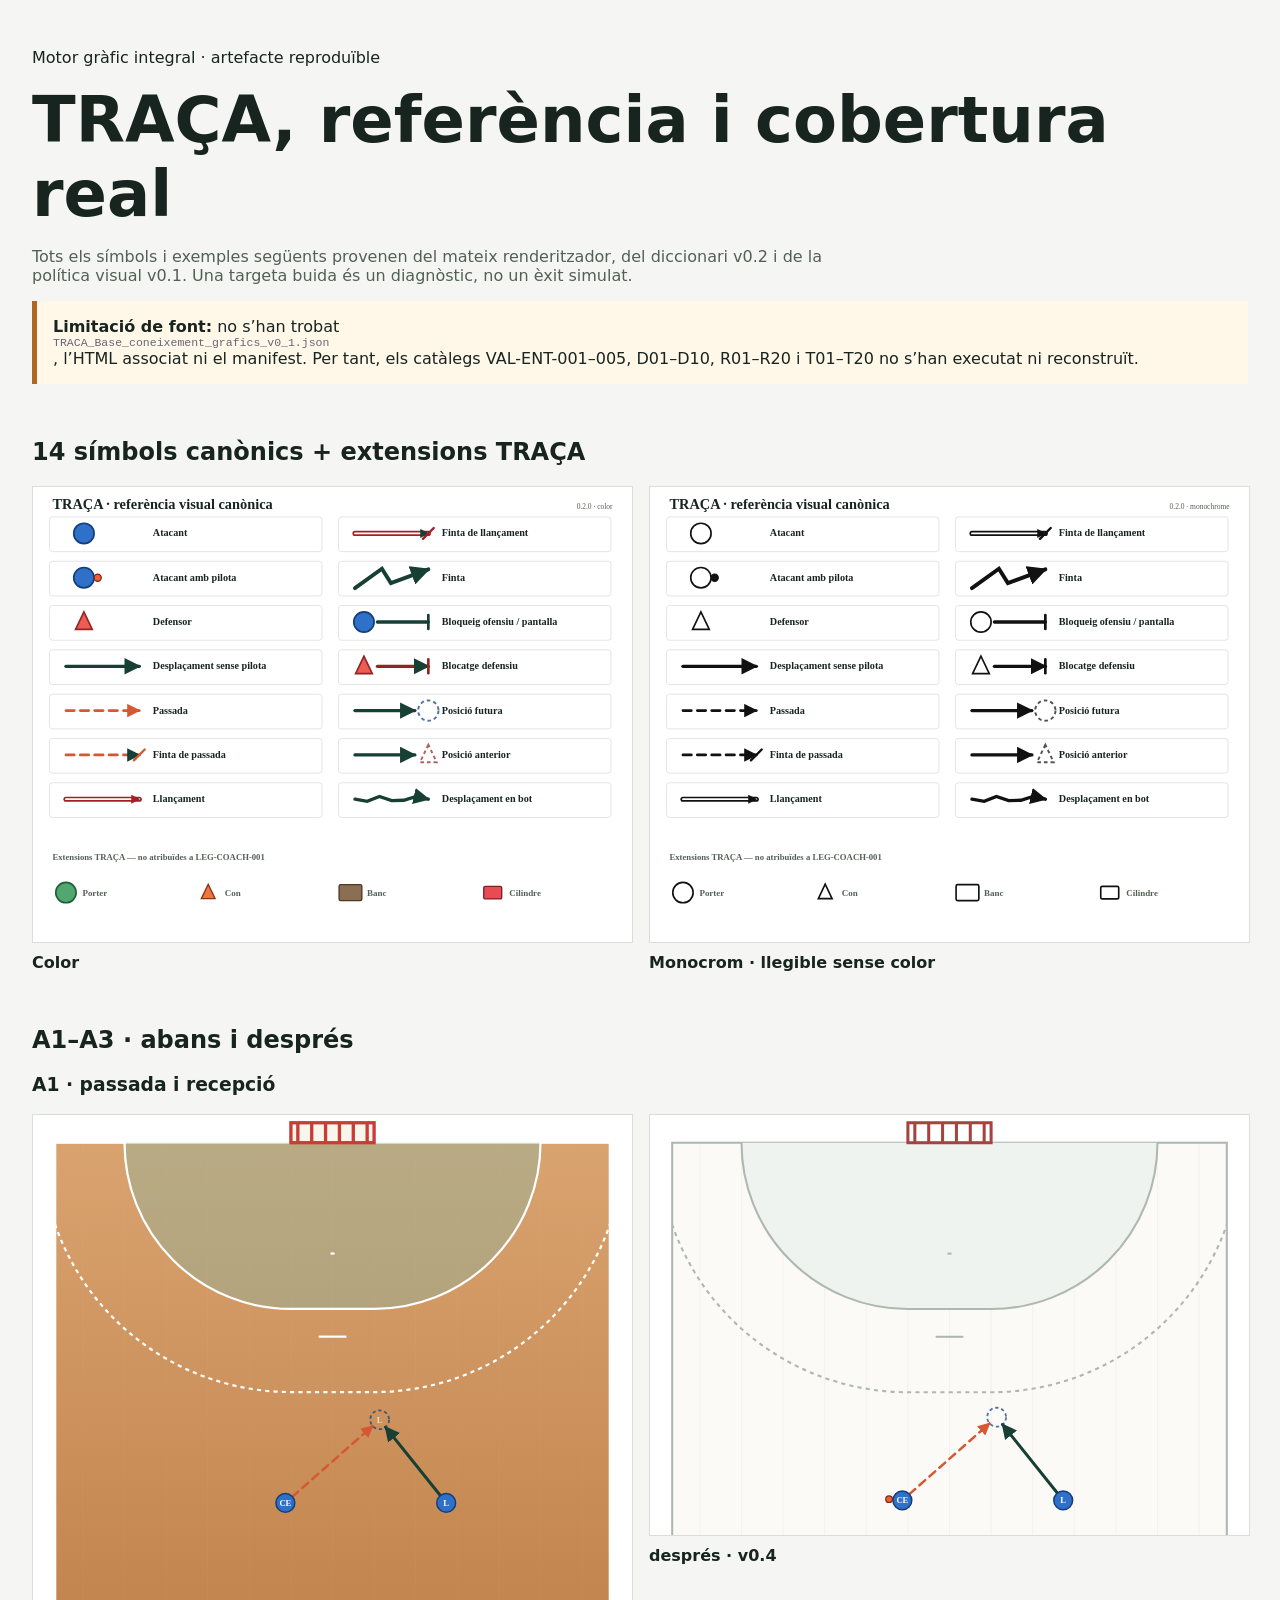
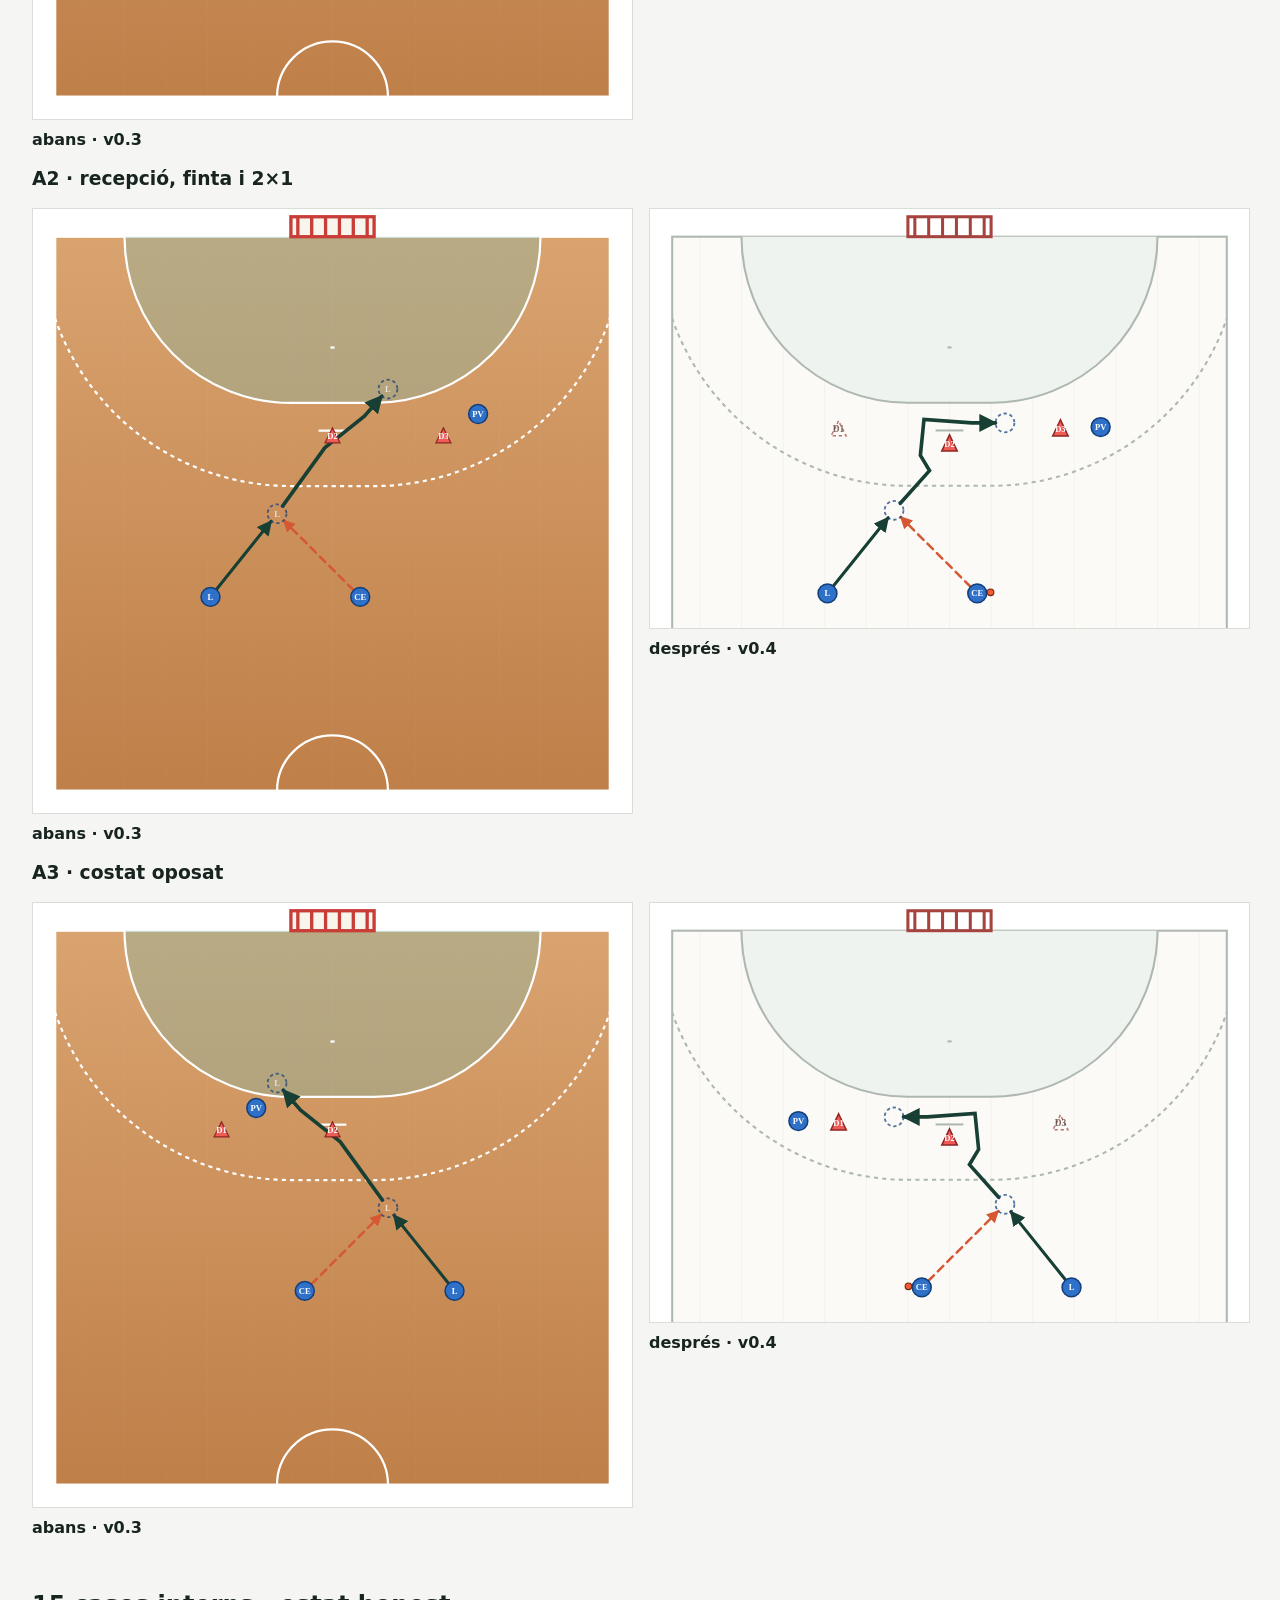
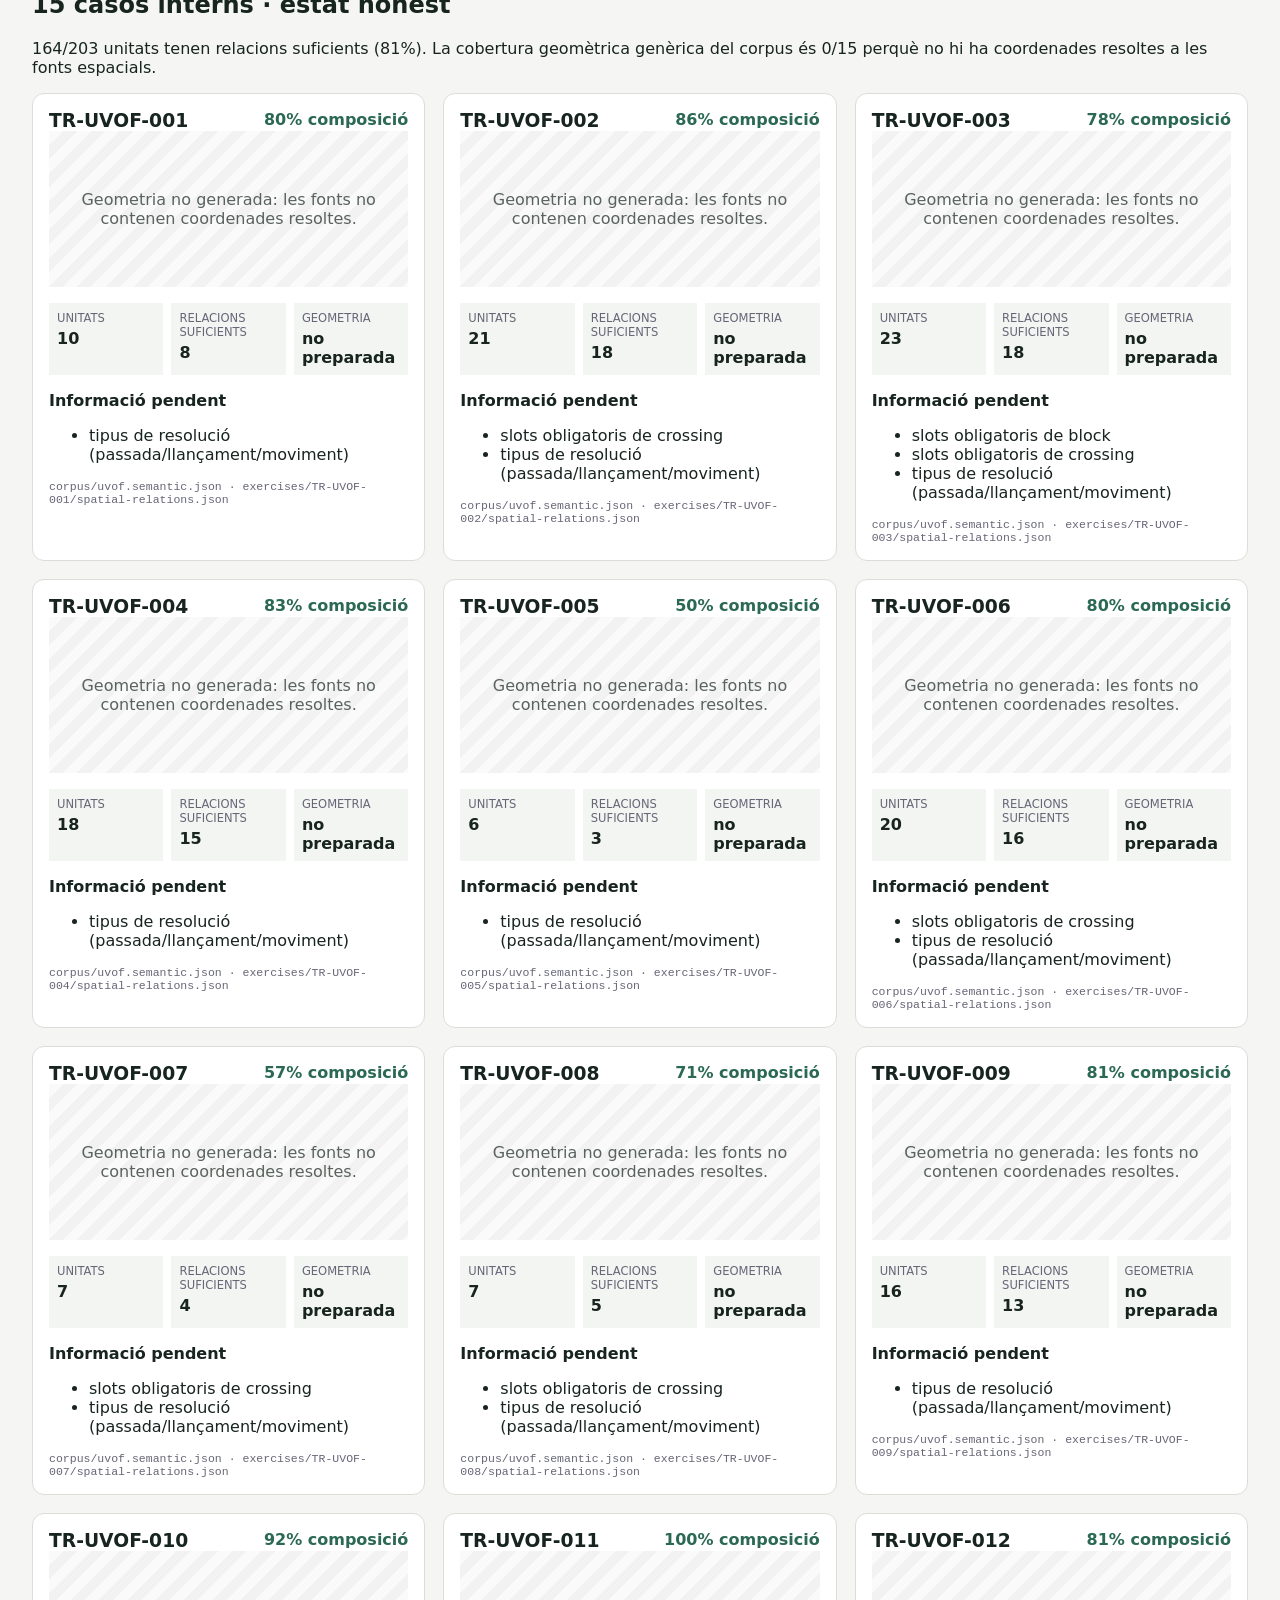
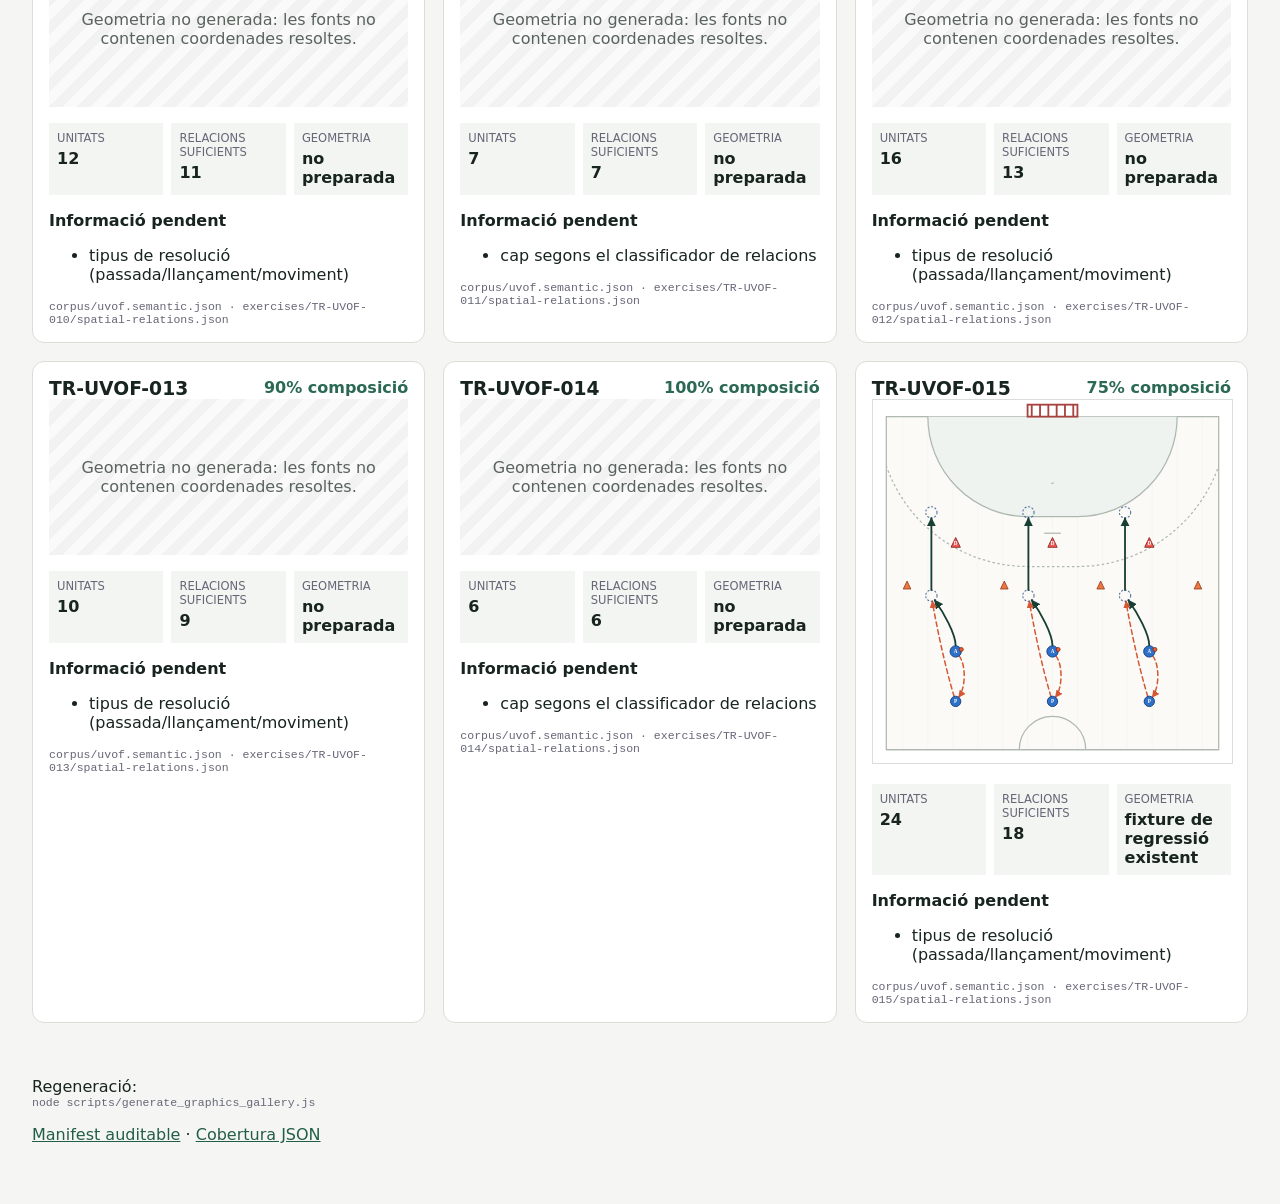
==== examples/graphics-gallery/index.html @ 8074dc56 "Integra el motor gràfic i refina A1-A3" ====
<!doctype html><html lang="ca"><head><meta charset="utf-8"><meta name="viewport" content="width=device-width,initial-scale=1"><title>TRAÇA · galeria del motor gràfic</title><style>
  :root{font-family:Inter,system-ui,sans-serif;color:#17241f;background:#f5f6f3}body{margin:0}main{max-width:1440px;margin:auto;padding:32px}h1{font-size:clamp(2rem,5vw,4rem);margin:.1em 0}.lead{max-width:78ch;color:#526056}.notice{padding:16px;border-left:5px solid #b06724;background:#fff7e8}.sheets,.compare,.cases{display:grid;gap:18px}.sheets{grid-template-columns:repeat(auto-fit,minmax(420px,1fr))}.sheets img,.compare img,.case-card img{width:100%;background:#fff;border:1px solid #d9ded8}.compare{grid-template-columns:1fr 1fr}figure{margin:0}figcaption{font-weight:700;margin-top:6px}.cases{grid-template-columns:repeat(auto-fit,minmax(300px,1fr))}.case-card{background:white;border:1px solid #d9ded8;border-radius:12px;padding:16px}.case-card header{display:flex;justify-content:space-between;gap:12px}.case-card h3{margin:0}.case-card span{color:#2b6954;font-weight:800}.case-card dl{display:grid;grid-template-columns:repeat(3,1fr);gap:8px}.case-card dl div{background:#f3f5f2;padding:8px}.case-card dt{font-size:.72rem;text-transform:uppercase;color:#667}.case-card dd{margin:4px 0 0;font-weight:700}.not-generated{min-height:120px;display:grid;place-items:center;text-align:center;padding:18px;background:repeating-linear-gradient(135deg,#fafafa,#fafafa 10px,#f2f2f2 10px,#f2f2f2 20px);color:#59635e}code{display:block;white-space:normal;font-size:.72rem;color:#667}section{margin:54px 0}a{color:#225d49}@media(max-width:700px){main{padding:18px}.sheets{grid-template-columns:1fr}.compare{grid-template-columns:1fr}.case-card dl{grid-template-columns:1fr}}
  </style></head><body><main><p>Motor gràfic integral · artefacte reproduïble</p><h1>TRAÇA, referència i cobertura real</h1><p class="lead">Tots els símbols i exemples següents provenen del mateix renderitzador, del diccionari v0.2 i de la política visual v0.1. Una targeta buida és un diagnòstic, no un èxit simulat.</p><aside class="notice"><strong>Limitació de font:</strong> no s’han trobat <code>TRACA_Base_coneixement_grafics_v0_1.json</code>, l’HTML associat ni el manifest. Per tant, els catàlegs VAL-ENT-001–005, D01–D10, R01–R20 i T01–T20 no s’han executat ni reconstruït.</aside>
  <section><h2>14 símbols canònics + extensions TRAÇA</h2><div class="sheets"><figure><img src="symbol-sheet-color.svg" alt="Làmina canònica en color"><figcaption>Color</figcaption></figure><figure><img src="symbol-sheet-monochrome.svg" alt="Làmina canònica monocroma"><figcaption>Monocrom · llegible sense color</figcaption></figure></div></section>
  <section><h2>A1–A3 · abans i després</h2><article><h3>A1 · passada i recepció</h3><div class="compare"><figure><img src="../general-geometry/comparison/a1-pass-reception-v0.3.svg" alt="A1 · passada i recepció, abans"><figcaption>abans · v0.3</figcaption></figure><figure><img src="../general-geometry/a1-pass-reception.svg" alt="A1 · passada i recepció, després"><figcaption>després · v0.4</figcaption></figure></div></article><article><h3>A2 · recepció, finta i 2×1</h3><div class="compare"><figure><img src="../general-geometry/comparison/a2-reception-feint-2x1-v0.3.svg" alt="A2 · recepció, finta i 2×1, abans"><figcaption>abans · v0.3</figcaption></figure><figure><img src="../general-geometry/a2-reception-feint-2x1.svg" alt="A2 · recepció, finta i 2×1, després"><figcaption>després · v0.4</figcaption></figure></div></article><article><h3>A3 · costat oposat</h3><div class="compare"><figure><img src="../general-geometry/comparison/a3-opposite-side-v0.3.svg" alt="A3 · costat oposat, abans"><figcaption>abans · v0.3</figcaption></figure><figure><img src="../general-geometry/a3-opposite-side.svg" alt="A3 · costat oposat, després"><figcaption>després · v0.4</figcaption></figure></div></article></section>
  <section><h2>15 casos interns · estat honest</h2><p>164/203 unitats tenen relacions suficients (81%). La cobertura geomètrica genèrica del corpus és 0/15 perquè no hi ha coordenades resoltes a les fonts espacials.</p><div class="cases"><article class="case-card"><header><h3>TR-UVOF-001</h3><span>80% composició</span></header><div class="not-generated">Geometria no generada: les fonts no contenen coordenades resoltes.</div><dl><div><dt>unitats</dt><dd>10</dd></div><div><dt>relacions suficients</dt><dd>8</dd></div><div><dt>geometria</dt><dd>no preparada</dd></div></dl><strong>Informació pendent</strong><ul><li>tipus de resolució (passada/llançament/moviment)</li></ul><code>corpus/uvof.semantic.json · exercises/TR-UVOF-001/spatial-relations.json</code></article><article class="case-card"><header><h3>TR-UVOF-002</h3><span>86% composició</span></header><div class="not-generated">Geometria no generada: les fonts no contenen coordenades resoltes.</div><dl><div><dt>unitats</dt><dd>21</dd></div><div><dt>relacions suficients</dt><dd>18</dd></div><div><dt>geometria</dt><dd>no preparada</dd></div></dl><strong>Informació pendent</strong><ul><li>slots obligatoris de crossing</li><li>tipus de resolució (passada/llançament/moviment)</li></ul><code>corpus/uvof.semantic.json · exercises/TR-UVOF-002/spatial-relations.json</code></article><article class="case-card"><header><h3>TR-UVOF-003</h3><span>78% composició</span></header><div class="not-generated">Geometria no generada: les fonts no contenen coordenades resoltes.</div><dl><div><dt>unitats</dt><dd>23</dd></div><div><dt>relacions suficients</dt><dd>18</dd></div><div><dt>geometria</dt><dd>no preparada</dd></div></dl><strong>Informació pendent</strong><ul><li>slots obligatoris de block</li><li>slots obligatoris de crossing</li><li>tipus de resolució (passada/llançament/moviment)</li></ul><code>corpus/uvof.semantic.json · exercises/TR-UVOF-003/spatial-relations.json</code></article><article class="case-card"><header><h3>TR-UVOF-004</h3><span>83% composició</span></header><div class="not-generated">Geometria no generada: les fonts no contenen coordenades resoltes.</div><dl><div><dt>unitats</dt><dd>18</dd></div><div><dt>relacions suficients</dt><dd>15</dd></div><div><dt>geometria</dt><dd>no preparada</dd></div></dl><strong>Informació pendent</strong><ul><li>tipus de resolució (passada/llançament/moviment)</li></ul><code>corpus/uvof.semantic.json · exercises/TR-UVOF-004/spatial-relations.json</code></article><article class="case-card"><header><h3>TR-UVOF-005</h3><span>50% composició</span></header><div class="not-generated">Geometria no generada: les fonts no contenen coordenades resoltes.</div><dl><div><dt>unitats</dt><dd>6</dd></div><div><dt>relacions suficients</dt><dd>3</dd></div><div><dt>geometria</dt><dd>no preparada</dd></div></dl><strong>Informació pendent</strong><ul><li>tipus de resolució (passada/llançament/moviment)</li></ul><code>corpus/uvof.semantic.json · exercises/TR-UVOF-005/spatial-relations.json</code></article><article class="case-card"><header><h3>TR-UVOF-006</h3><span>80% composició</span></header><div class="not-generated">Geometria no generada: les fonts no contenen coordenades resoltes.</div><dl><div><dt>unitats</dt><dd>20</dd></div><div><dt>relacions suficients</dt><dd>16</dd></div><div><dt>geometria</dt><dd>no preparada</dd></div></dl><strong>Informació pendent</strong><ul><li>slots obligatoris de crossing</li><li>tipus de resolució (passada/llançament/moviment)</li></ul><code>corpus/uvof.semantic.json · exercises/TR-UVOF-006/spatial-relations.json</code></article><article class="case-card"><header><h3>TR-UVOF-007</h3><span>57% composició</span></header><div class="not-generated">Geometria no generada: les fonts no contenen coordenades resoltes.</div><dl><div><dt>unitats</dt><dd>7</dd></div><div><dt>relacions suficients</dt><dd>4</dd></div><div><dt>geometria</dt><dd>no preparada</dd></div></dl><strong>Informació pendent</strong><ul><li>slots obligatoris de crossing</li><li>tipus de resolució (passada/llançament/moviment)</li></ul><code>corpus/uvof.semantic.json · exercises/TR-UVOF-007/spatial-relations.json</code></article><article class="case-card"><header><h3>TR-UVOF-008</h3><span>71% composició</span></header><div class="not-generated">Geometria no generada: les fonts no contenen coordenades resoltes.</div><dl><div><dt>unitats</dt><dd>7</dd></div><div><dt>relacions suficients</dt><dd>5</dd></div><div><dt>geometria</dt><dd>no preparada</dd></div></dl><strong>Informació pendent</strong><ul><li>slots obligatoris de crossing</li><li>tipus de resolució (passada/llançament/moviment)</li></ul><code>corpus/uvof.semantic.json · exercises/TR-UVOF-008/spatial-relations.json</code></article><article class="case-card"><header><h3>TR-UVOF-009</h3><span>81% composició</span></header><div class="not-generated">Geometria no generada: les fonts no contenen coordenades resoltes.</div><dl><div><dt>unitats</dt><dd>16</dd></div><div><dt>relacions suficients</dt><dd>13</dd></div><div><dt>geometria</dt><dd>no preparada</dd></div></dl><strong>Informació pendent</strong><ul><li>tipus de resolució (passada/llançament/moviment)</li></ul><code>corpus/uvof.semantic.json · exercises/TR-UVOF-009/spatial-relations.json</code></article><article class="case-card"><header><h3>TR-UVOF-010</h3><span>92% composició</span></header><div class="not-generated">Geometria no generada: les fonts no contenen coordenades resoltes.</div><dl><div><dt>unitats</dt><dd>12</dd></div><div><dt>relacions suficients</dt><dd>11</dd></div><div><dt>geometria</dt><dd>no preparada</dd></div></dl><strong>Informació pendent</strong><ul><li>tipus de resolució (passada/llançament/moviment)</li></ul><code>corpus/uvof.semantic.json · exercises/TR-UVOF-010/spatial-relations.json</code></article><article class="case-card"><header><h3>TR-UVOF-011</h3><span>100% composició</span></header><div class="not-generated">Geometria no generada: les fonts no contenen coordenades resoltes.</div><dl><div><dt>unitats</dt><dd>7</dd></div><div><dt>relacions suficients</dt><dd>7</dd></div><div><dt>geometria</dt><dd>no preparada</dd></div></dl><strong>Informació pendent</strong><ul><li>cap segons el classificador de relacions</li></ul><code>corpus/uvof.semantic.json · exercises/TR-UVOF-011/spatial-relations.json</code></article><article class="case-card"><header><h3>TR-UVOF-012</h3><span>81% composició</span></header><div class="not-generated">Geometria no generada: les fonts no contenen coordenades resoltes.</div><dl><div><dt>unitats</dt><dd>16</dd></div><div><dt>relacions suficients</dt><dd>13</dd></div><div><dt>geometria</dt><dd>no preparada</dd></div></dl><strong>Informació pendent</strong><ul><li>tipus de resolució (passada/llançament/moviment)</li></ul><code>corpus/uvof.semantic.json · exercises/TR-UVOF-012/spatial-relations.json</code></article><article class="case-card"><header><h3>TR-UVOF-013</h3><span>90% composició</span></header><div class="not-generated">Geometria no generada: les fonts no contenen coordenades resoltes.</div><dl><div><dt>unitats</dt><dd>10</dd></div><div><dt>relacions suficients</dt><dd>9</dd></div><div><dt>geometria</dt><dd>no preparada</dd></div></dl><strong>Informació pendent</strong><ul><li>tipus de resolució (passada/llançament/moviment)</li></ul><code>corpus/uvof.semantic.json · exercises/TR-UVOF-013/spatial-relations.json</code></article><article class="case-card"><header><h3>TR-UVOF-014</h3><span>100% composició</span></header><div class="not-generated">Geometria no generada: les fonts no contenen coordenades resoltes.</div><dl><div><dt>unitats</dt><dd>6</dd></div><div><dt>relacions suficients</dt><dd>6</dd></div><div><dt>geometria</dt><dd>no preparada</dd></div></dl><strong>Informació pendent</strong><ul><li>cap segons el classificador de relacions</li></ul><code>corpus/uvof.semantic.json · exercises/TR-UVOF-014/spatial-relations.json</code></article><article class="case-card"><header><h3>TR-UVOF-015</h3><span>75% composició</span></header><img src="current-TR-UVOF-015.svg" alt="Geometria de regressió existent de TR-UVOF-015"><dl><div><dt>unitats</dt><dd>24</dd></div><div><dt>relacions suficients</dt><dd>18</dd></div><div><dt>geometria</dt><dd>fixture de regressió existent</dd></div></dl><strong>Informació pendent</strong><ul><li>tipus de resolució (passada/llançament/moviment)</li></ul><code>corpus/uvof.semantic.json · exercises/TR-UVOF-015/spatial-relations.json</code></article></div></section>
  <footer><p>Regeneració: <code>node scripts/generate_graphics_gallery.js</code></p><p><a href="manifest.json">Manifest auditable</a> · <a href="coverage.json">Cobertura JSON</a></p></footer></main></body></html>
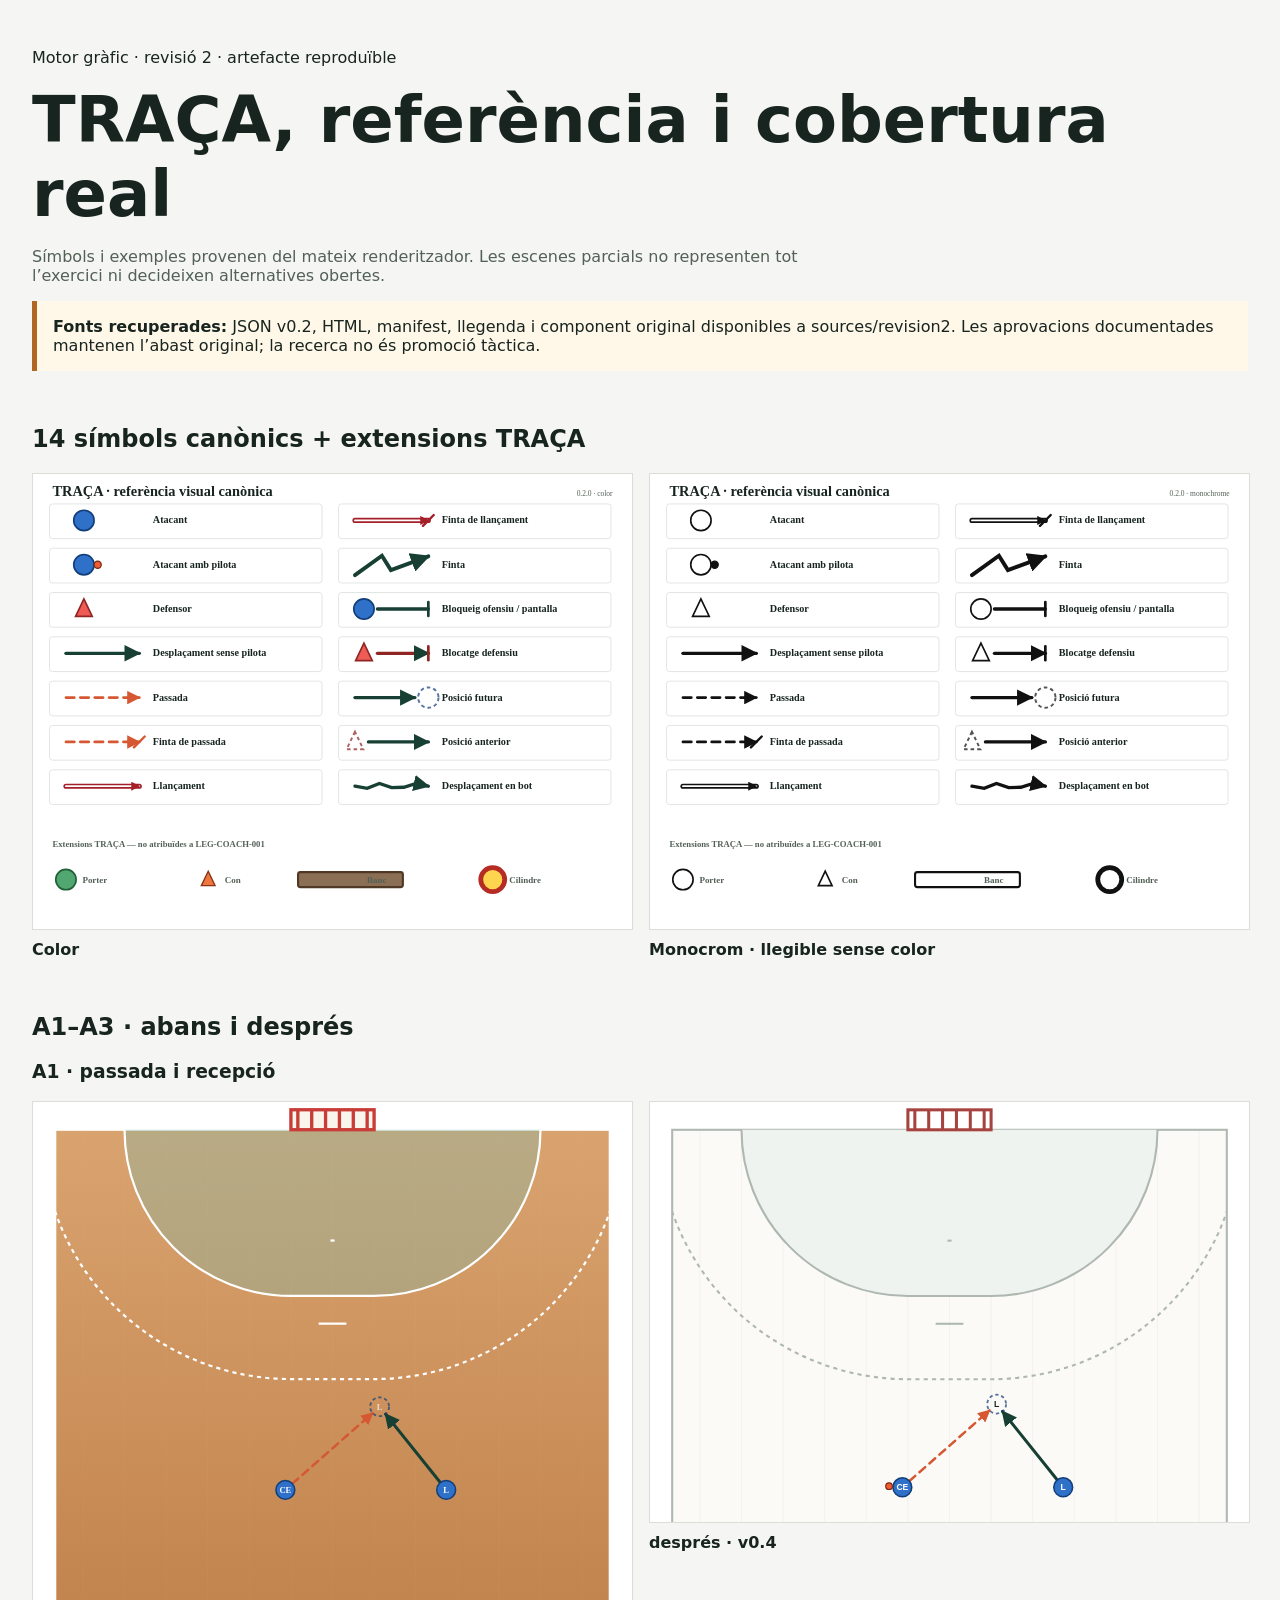
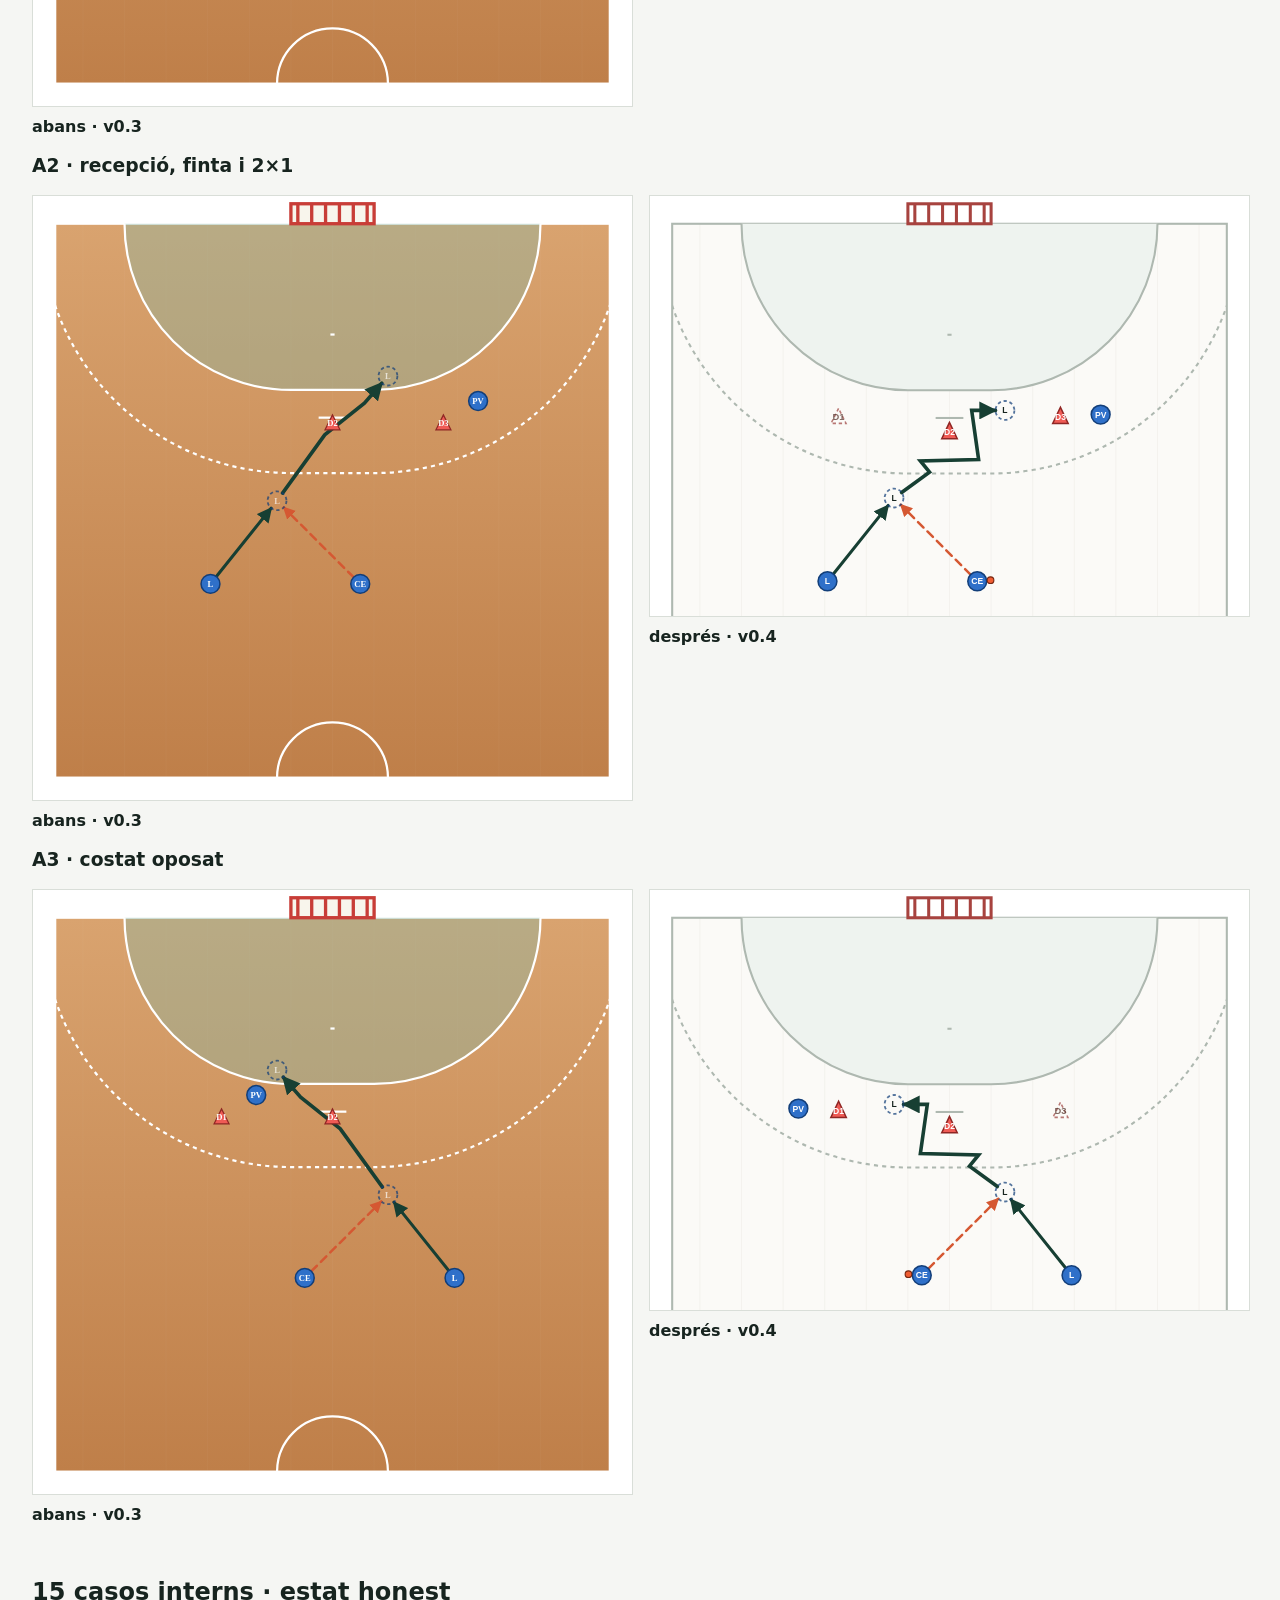
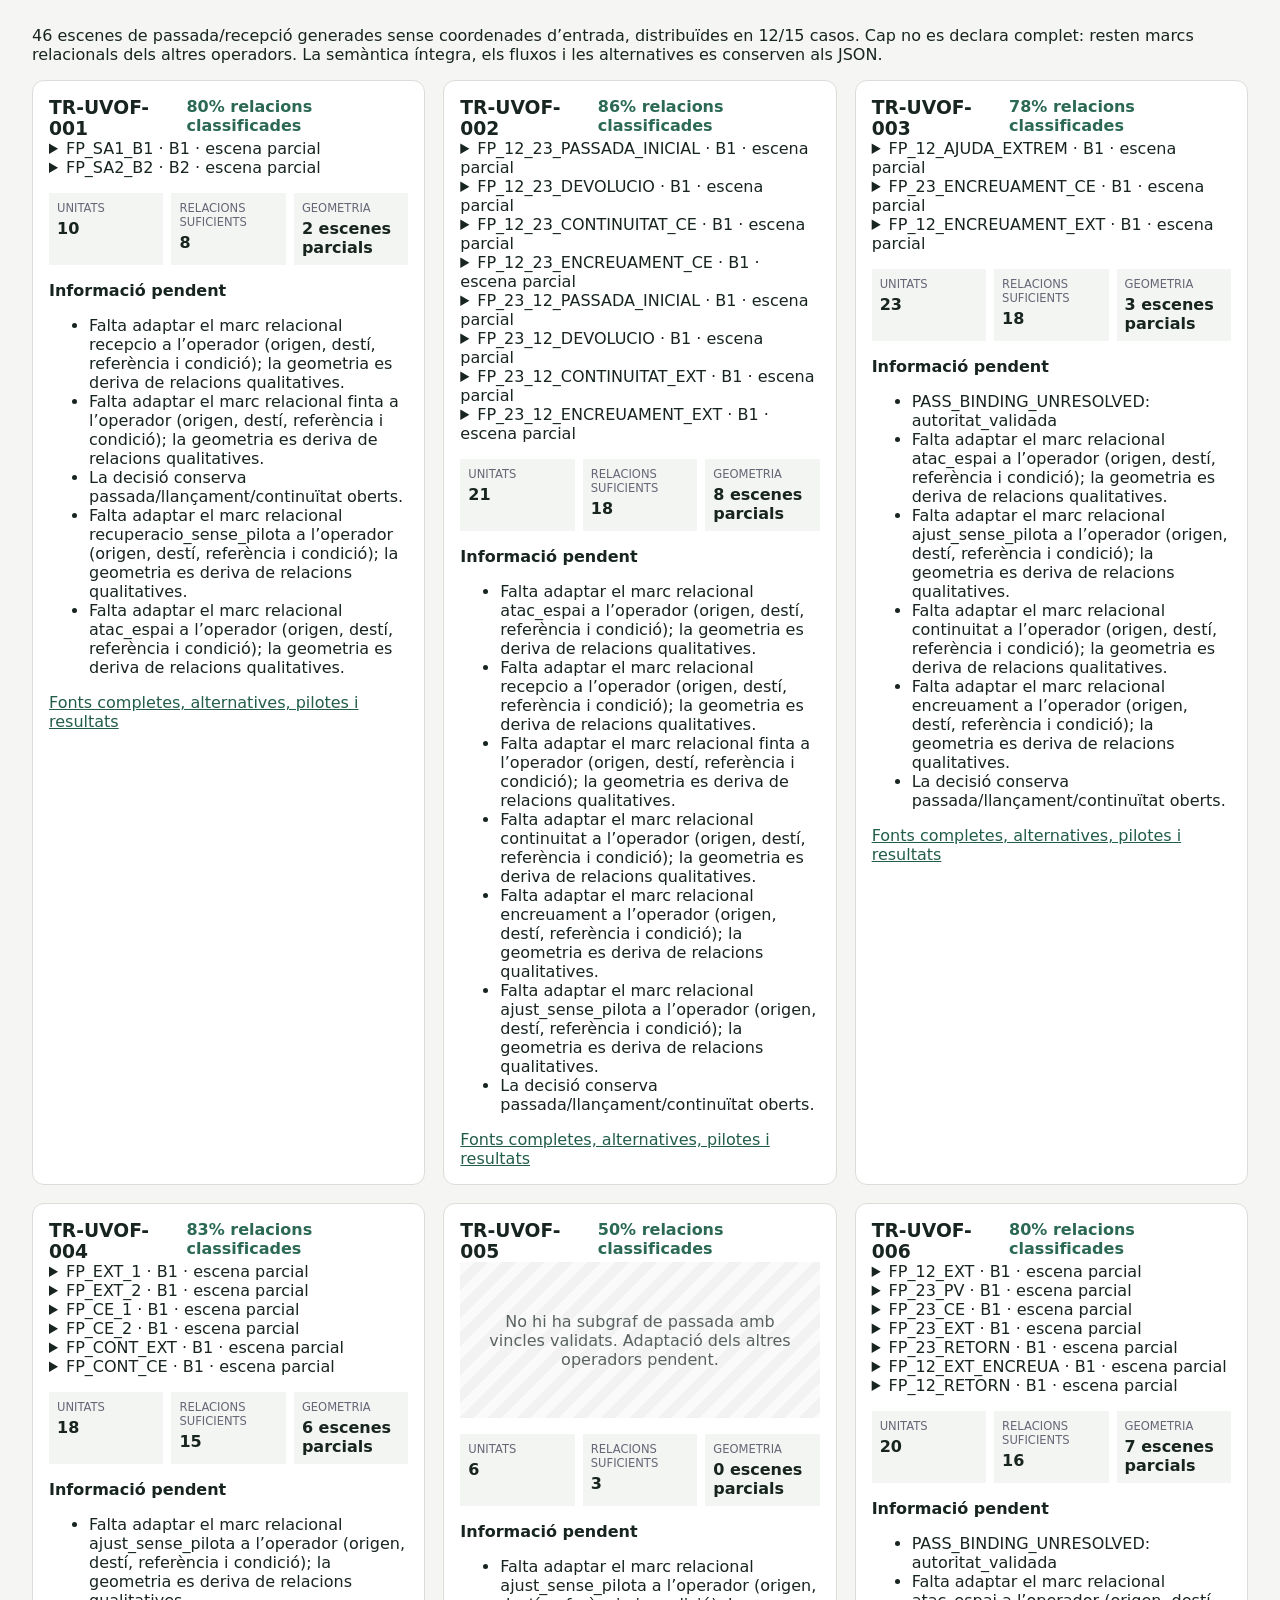
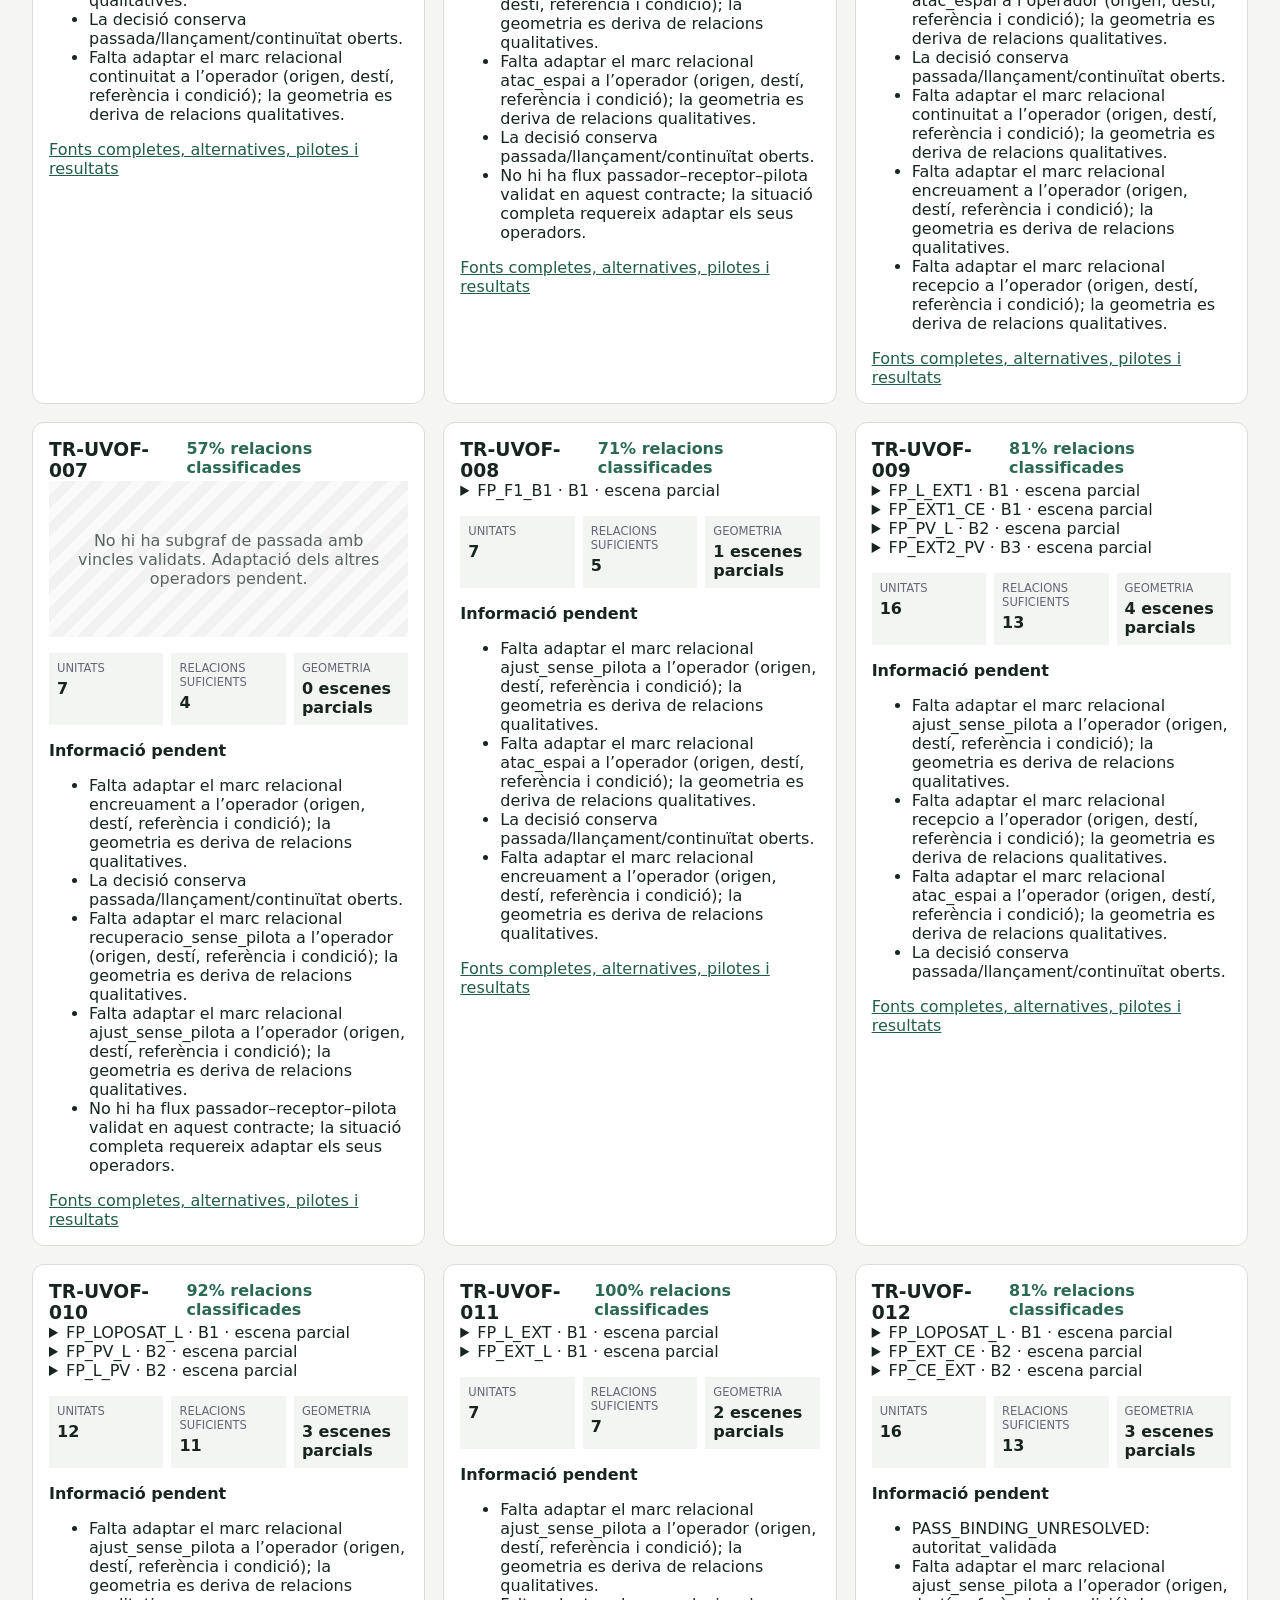
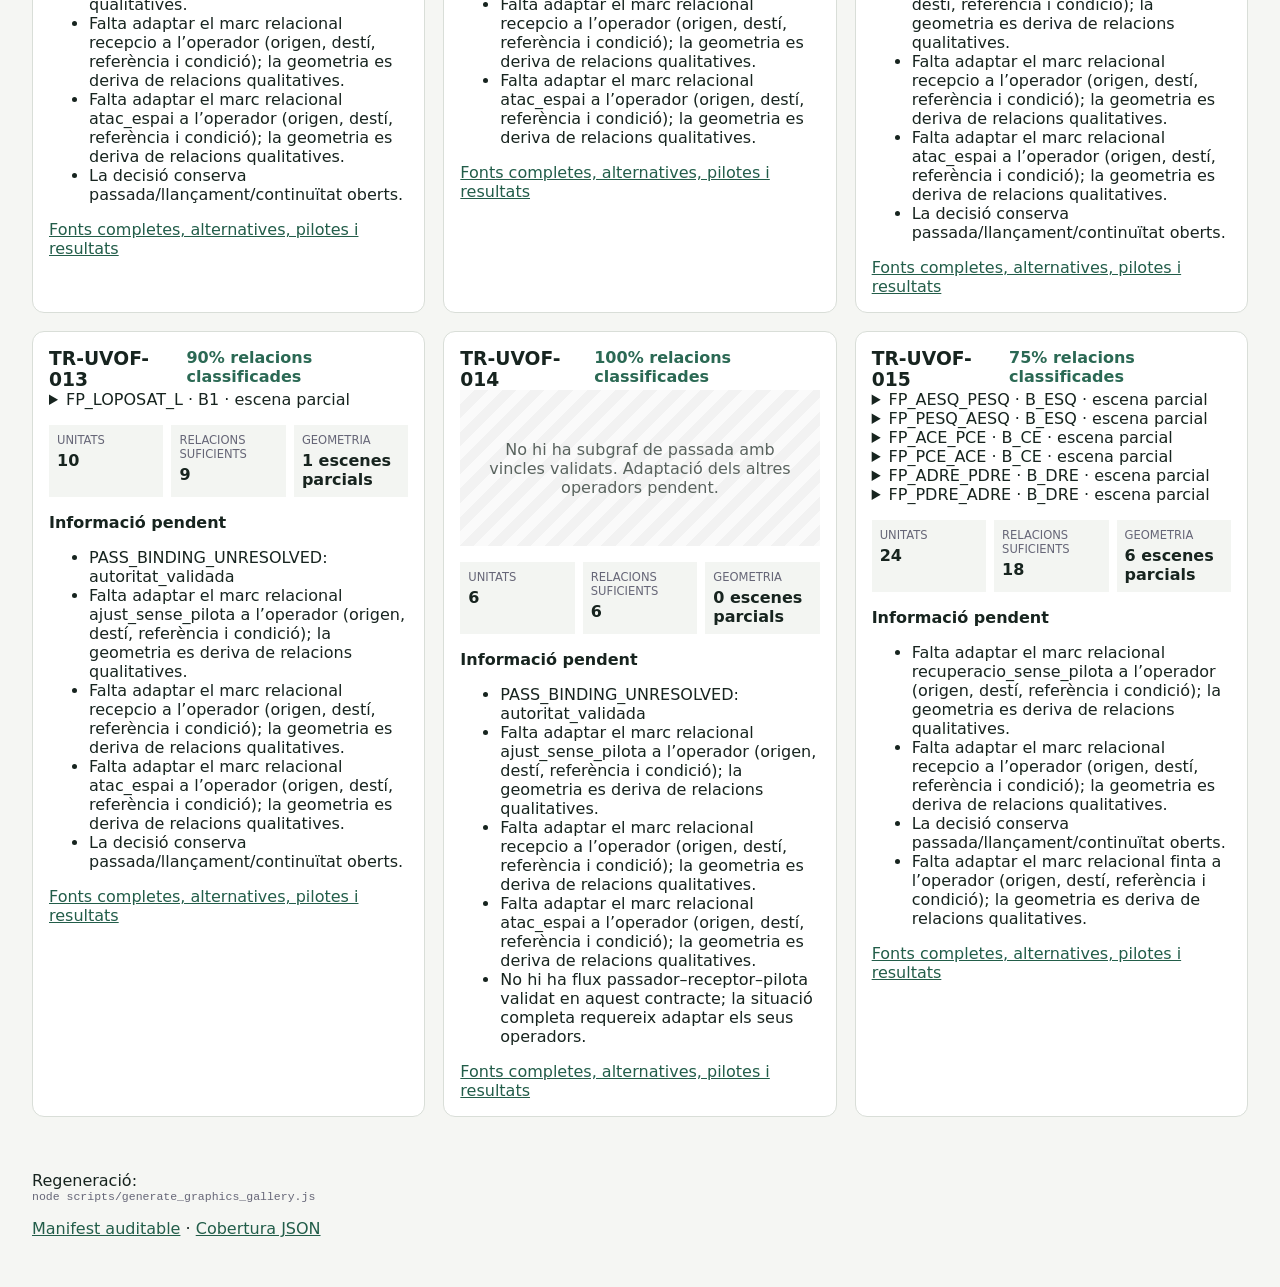
==== commit ee2153b9: "Implementa revisió 2: pissarra durable i criteris geomètrics reutilitzables" ====
--- a/examples/graphics-gallery/index.html
+++ b/examples/graphics-gallery/index.html
@@ -1,7 +1,7 @@
 <!doctype html><html lang="ca"><head><meta charset="utf-8"><meta name="viewport" content="width=device-width,initial-scale=1"><title>TRAÇA · galeria del motor gràfic</title><style>
   :root{font-family:Inter,system-ui,sans-serif;color:#17241f;background:#f5f6f3}body{margin:0}main{max-width:1440px;margin:auto;padding:32px}h1{font-size:clamp(2rem,5vw,4rem);margin:.1em 0}.lead{max-width:78ch;color:#526056}.notice{padding:16px;border-left:5px solid #b06724;background:#fff7e8}.sheets,.compare,.cases{display:grid;gap:18px}.sheets{grid-template-columns:repeat(auto-fit,minmax(420px,1fr))}.sheets img,.compare img,.case-card img{width:100%;background:#fff;border:1px solid #d9ded8}.compare{grid-template-columns:1fr 1fr}figure{margin:0}figcaption{font-weight:700;margin-top:6px}.cases{grid-template-columns:repeat(auto-fit,minmax(300px,1fr))}.case-card{background:white;border:1px solid #d9ded8;border-radius:12px;padding:16px}.case-card header{display:flex;justify-content:space-between;gap:12px}.case-card h3{margin:0}.case-card span{color:#2b6954;font-weight:800}.case-card dl{display:grid;grid-template-columns:repeat(3,1fr);gap:8px}.case-card dl div{background:#f3f5f2;padding:8px}.case-card dt{font-size:.72rem;text-transform:uppercase;color:#667}.case-card dd{margin:4px 0 0;font-weight:700}.not-generated{min-height:120px;display:grid;place-items:center;text-align:center;padding:18px;background:repeating-linear-gradient(135deg,#fafafa,#fafafa 10px,#f2f2f2 10px,#f2f2f2 20px);color:#59635e}code{display:block;white-space:normal;font-size:.72rem;color:#667}section{margin:54px 0}a{color:#225d49}@media(max-width:700px){main{padding:18px}.sheets{grid-template-columns:1fr}.compare{grid-template-columns:1fr}.case-card dl{grid-template-columns:1fr}}
-  </style></head><body><main><p>Motor gràfic integral · artefacte reproduïble</p><h1>TRAÇA, referència i cobertura real</h1><p class="lead">Tots els símbols i exemples següents provenen del mateix renderitzador, del diccionari v0.2 i de la política visual v0.1. Una targeta buida és un diagnòstic, no un èxit simulat.</p><aside class="notice"><strong>Limitació de font:</strong> no s’han trobat <code>TRACA_Base_coneixement_grafics_v0_1.json</code>, l’HTML associat ni el manifest. Per tant, els catàlegs VAL-ENT-001–005, D01–D10, R01–R20 i T01–T20 no s’han executat ni reconstruït.</aside>
+  </style></head><body><main><p>Motor gràfic · revisió 2 · artefacte reproduïble</p><h1>TRAÇA, referència i cobertura real</h1><p class="lead">Símbols i exemples provenen del mateix renderitzador. Les escenes parcials no representen tot l’exercici ni decideixen alternatives obertes.</p><aside class="notice"><strong>Fonts recuperades:</strong> JSON v0.2, HTML, manifest, llegenda i component original disponibles a sources/revision2. Les aprovacions documentades mantenen l’abast original; la recerca no és promoció tàctica.</aside>
   <section><h2>14 símbols canònics + extensions TRAÇA</h2><div class="sheets"><figure><img src="symbol-sheet-color.svg" alt="Làmina canònica en color"><figcaption>Color</figcaption></figure><figure><img src="symbol-sheet-monochrome.svg" alt="Làmina canònica monocroma"><figcaption>Monocrom · llegible sense color</figcaption></figure></div></section>
   <section><h2>A1–A3 · abans i després</h2><article><h3>A1 · passada i recepció</h3><div class="compare"><figure><img src="../general-geometry/comparison/a1-pass-reception-v0.3.svg" alt="A1 · passada i recepció, abans"><figcaption>abans · v0.3</figcaption></figure><figure><img src="../general-geometry/a1-pass-reception.svg" alt="A1 · passada i recepció, després"><figcaption>després · v0.4</figcaption></figure></div></article><article><h3>A2 · recepció, finta i 2×1</h3><div class="compare"><figure><img src="../general-geometry/comparison/a2-reception-feint-2x1-v0.3.svg" alt="A2 · recepció, finta i 2×1, abans"><figcaption>abans · v0.3</figcaption></figure><figure><img src="../general-geometry/a2-reception-feint-2x1.svg" alt="A2 · recepció, finta i 2×1, després"><figcaption>després · v0.4</figcaption></figure></div></article><article><h3>A3 · costat oposat</h3><div class="compare"><figure><img src="../general-geometry/comparison/a3-opposite-side-v0.3.svg" alt="A3 · costat oposat, abans"><figcaption>abans · v0.3</figcaption></figure><figure><img src="../general-geometry/a3-opposite-side.svg" alt="A3 · costat oposat, després"><figcaption>després · v0.4</figcaption></figure></div></article></section>
-  <section><h2>15 casos interns · estat honest</h2><p>164/203 unitats tenen relacions suficients (81%). La cobertura geomètrica genèrica del corpus és 0/15 perquè no hi ha coordenades resoltes a les fonts espacials.</p><div class="cases"><article class="case-card"><header><h3>TR-UVOF-001</h3><span>80% composició</span></header><div class="not-generated">Geometria no generada: les fonts no contenen coordenades resoltes.</div><dl><div><dt>unitats</dt><dd>10</dd></div><div><dt>relacions suficients</dt><dd>8</dd></div><div><dt>geometria</dt><dd>no preparada</dd></div></dl><strong>Informació pendent</strong><ul><li>tipus de resolució (passada/llançament/moviment)</li></ul><code>corpus/uvof.semantic.json · exercises/TR-UVOF-001/spatial-relations.json</code></article><article class="case-card"><header><h3>TR-UVOF-002</h3><span>86% composició</span></header><div class="not-generated">Geometria no generada: les fonts no contenen coordenades resoltes.</div><dl><div><dt>unitats</dt><dd>21</dd></div><div><dt>relacions suficients</dt><dd>18</dd></div><div><dt>geometria</dt><dd>no preparada</dd></div></dl><strong>Informació pendent</strong><ul><li>slots obligatoris de crossing</li><li>tipus de resolució (passada/llançament/moviment)</li></ul><code>corpus/uvof.semantic.json · exercises/TR-UVOF-002/spatial-relations.json</code></article><article class="case-card"><header><h3>TR-UVOF-003</h3><span>78% composició</span></header><div class="not-generated">Geometria no generada: les fonts no contenen coordenades resoltes.</div><dl><div><dt>unitats</dt><dd>23</dd></div><div><dt>relacions suficients</dt><dd>18</dd></div><div><dt>geometria</dt><dd>no preparada</dd></div></dl><strong>Informació pendent</strong><ul><li>slots obligatoris de block</li><li>slots obligatoris de crossing</li><li>tipus de resolució (passada/llançament/moviment)</li></ul><code>corpus/uvof.semantic.json · exercises/TR-UVOF-003/spatial-relations.json</code></article><article class="case-card"><header><h3>TR-UVOF-004</h3><span>83% composició</span></header><div class="not-generated">Geometria no generada: les fonts no contenen coordenades resoltes.</div><dl><div><dt>unitats</dt><dd>18</dd></div><div><dt>relacions suficients</dt><dd>15</dd></div><div><dt>geometria</dt><dd>no preparada</dd></div></dl><strong>Informació pendent</strong><ul><li>tipus de resolució (passada/llançament/moviment)</li></ul><code>corpus/uvof.semantic.json · exercises/TR-UVOF-004/spatial-relations.json</code></article><article class="case-card"><header><h3>TR-UVOF-005</h3><span>50% composició</span></header><div class="not-generated">Geometria no generada: les fonts no contenen coordenades resoltes.</div><dl><div><dt>unitats</dt><dd>6</dd></div><div><dt>relacions suficients</dt><dd>3</dd></div><div><dt>geometria</dt><dd>no preparada</dd></div></dl><strong>Informació pendent</strong><ul><li>tipus de resolució (passada/llançament/moviment)</li></ul><code>corpus/uvof.semantic.json · exercises/TR-UVOF-005/spatial-relations.json</code></article><article class="case-card"><header><h3>TR-UVOF-006</h3><span>80% composició</span></header><div class="not-generated">Geometria no generada: les fonts no contenen coordenades resoltes.</div><dl><div><dt>unitats</dt><dd>20</dd></div><div><dt>relacions suficients</dt><dd>16</dd></div><div><dt>geometria</dt><dd>no preparada</dd></div></dl><strong>Informació pendent</strong><ul><li>slots obligatoris de crossing</li><li>tipus de resolució (passada/llançament/moviment)</li></ul><code>corpus/uvof.semantic.json · exercises/TR-UVOF-006/spatial-relations.json</code></article><article class="case-card"><header><h3>TR-UVOF-007</h3><span>57% composició</span></header><div class="not-generated">Geometria no generada: les fonts no contenen coordenades resoltes.</div><dl><div><dt>unitats</dt><dd>7</dd></div><div><dt>relacions suficients</dt><dd>4</dd></div><div><dt>geometria</dt><dd>no preparada</dd></div></dl><strong>Informació pendent</strong><ul><li>slots obligatoris de crossing</li><li>tipus de resolució (passada/llançament/moviment)</li></ul><code>corpus/uvof.semantic.json · exercises/TR-UVOF-007/spatial-relations.json</code></article><article class="case-card"><header><h3>TR-UVOF-008</h3><span>71% composició</span></header><div class="not-generated">Geometria no generada: les fonts no contenen coordenades resoltes.</div><dl><div><dt>unitats</dt><dd>7</dd></div><div><dt>relacions suficients</dt><dd>5</dd></div><div><dt>geometria</dt><dd>no preparada</dd></div></dl><strong>Informació pendent</strong><ul><li>slots obligatoris de crossing</li><li>tipus de resolució (passada/llançament/moviment)</li></ul><code>corpus/uvof.semantic.json · exercises/TR-UVOF-008/spatial-relations.json</code></article><article class="case-card"><header><h3>TR-UVOF-009</h3><span>81% composició</span></header><div class="not-generated">Geometria no generada: les fonts no contenen coordenades resoltes.</div><dl><div><dt>unitats</dt><dd>16</dd></div><div><dt>relacions suficients</dt><dd>13</dd></div><div><dt>geometria</dt><dd>no preparada</dd></div></dl><strong>Informació pendent</strong><ul><li>tipus de resolució (passada/llançament/moviment)</li></ul><code>corpus/uvof.semantic.json · exercises/TR-UVOF-009/spatial-relations.json</code></article><article class="case-card"><header><h3>TR-UVOF-010</h3><span>92% composició</span></header><div class="not-generated">Geometria no generada: les fonts no contenen coordenades resoltes.</div><dl><div><dt>unitats</dt><dd>12</dd></div><div><dt>relacions suficients</dt><dd>11</dd></div><div><dt>geometria</dt><dd>no preparada</dd></div></dl><strong>Informació pendent</strong><ul><li>tipus de resolució (passada/llançament/moviment)</li></ul><code>corpus/uvof.semantic.json · exercises/TR-UVOF-010/spatial-relations.json</code></article><article class="case-card"><header><h3>TR-UVOF-011</h3><span>100% composició</span></header><div class="not-generated">Geometria no generada: les fonts no contenen coordenades resoltes.</div><dl><div><dt>unitats</dt><dd>7</dd></div><div><dt>relacions suficients</dt><dd>7</dd></div><div><dt>geometria</dt><dd>no preparada</dd></div></dl><strong>Informació pendent</strong><ul><li>cap segons el classificador de relacions</li></ul><code>corpus/uvof.semantic.json · exercises/TR-UVOF-011/spatial-relations.json</code></article><article class="case-card"><header><h3>TR-UVOF-012</h3><span>81% composició</span></header><div class="not-generated">Geometria no generada: les fonts no contenen coordenades resoltes.</div><dl><div><dt>unitats</dt><dd>16</dd></div><div><dt>relacions suficients</dt><dd>13</dd></div><div><dt>geometria</dt><dd>no preparada</dd></div></dl><strong>Informació pendent</strong><ul><li>tipus de resolució (passada/llançament/moviment)</li></ul><code>corpus/uvof.semantic.json · exercises/TR-UVOF-012/spatial-relations.json</code></article><article class="case-card"><header><h3>TR-UVOF-013</h3><span>90% composició</span></header><div class="not-generated">Geometria no generada: les fonts no contenen coordenades resoltes.</div><dl><div><dt>unitats</dt><dd>10</dd></div><div><dt>relacions suficients</dt><dd>9</dd></div><div><dt>geometria</dt><dd>no preparada</dd></div></dl><strong>Informació pendent</strong><ul><li>tipus de resolució (passada/llançament/moviment)</li></ul><code>corpus/uvof.semantic.json · exercises/TR-UVOF-013/spatial-relations.json</code></article><article class="case-card"><header><h3>TR-UVOF-014</h3><span>100% composició</span></header><div class="not-generated">Geometria no generada: les fonts no contenen coordenades resoltes.</div><dl><div><dt>unitats</dt><dd>6</dd></div><div><dt>relacions suficients</dt><dd>6</dd></div><div><dt>geometria</dt><dd>no preparada</dd></div></dl><strong>Informació pendent</strong><ul><li>cap segons el classificador de relacions</li></ul><code>corpus/uvof.semantic.json · exercises/TR-UVOF-014/spatial-relations.json</code></article><article class="case-card"><header><h3>TR-UVOF-015</h3><span>75% composició</span></header><img src="current-TR-UVOF-015.svg" alt="Geometria de regressió existent de TR-UVOF-015"><dl><div><dt>unitats</dt><dd>24</dd></div><div><dt>relacions suficients</dt><dd>18</dd></div><div><dt>geometria</dt><dd>fixture de regressió existent</dd></div></dl><strong>Informació pendent</strong><ul><li>tipus de resolució (passada/llançament/moviment)</li></ul><code>corpus/uvof.semantic.json · exercises/TR-UVOF-015/spatial-relations.json</code></article></div></section>
+  <section><h2>15 casos interns · estat honest</h2><p>46 escenes de passada/recepció generades sense coordenades d’entrada, distribuïdes en 12/15 casos. Cap no es declara complet: resten marcs relacionals dels altres operadors. La semàntica íntegra, els fluxos i les alternatives es conserven als JSON.</p><div class="cases"><article class="case-card"><header><h3>TR-UVOF-001</h3><span>80% relacions classificades</span></header><details><summary>FP_SA1_B1 · B1 · escena parcial</summary><img src="TR-UVOF-001-scene-1.svg" alt="Subgraf de passada resolt; no és tot l’exercici"></details><details><summary>FP_SA2_B2 · B2 · escena parcial</summary><img src="TR-UVOF-001-scene-2.svg" alt="Subgraf de passada resolt; no és tot l’exercici"></details><dl><div><dt>unitats</dt><dd>10</dd></div><div><dt>relacions suficients</dt><dd>8</dd></div><div><dt>geometria</dt><dd>2 escenes parcials</dd></div></dl><strong>Informació pendent</strong><ul><li>Falta adaptar el marc relacional recepcio a l’operador (origen, destí, referència i condició); la geometria es deriva de relacions qualitatives.</li><li>Falta adaptar el marc relacional finta a l’operador (origen, destí, referència i condició); la geometria es deriva de relacions qualitatives.</li><li>La decisió conserva passada/llançament/continuïtat oberts.</li><li>Falta adaptar el marc relacional recuperacio_sense_pilota a l’operador (origen, destí, referència i condició); la geometria es deriva de relacions qualitatives.</li><li>Falta adaptar el marc relacional atac_espai a l’operador (origen, destí, referència i condició); la geometria es deriva de relacions qualitatives.</li></ul><a href="TR-UVOF-001-scenes.json">Fonts completes, alternatives, pilotes i resultats</a></article><article class="case-card"><header><h3>TR-UVOF-002</h3><span>86% relacions classificades</span></header><details><summary>FP_12_23_PASSADA_INICIAL · B1 · escena parcial</summary><img src="TR-UVOF-002-scene-1.svg" alt="Subgraf de passada resolt; no és tot l’exercici"></details><details><summary>FP_12_23_DEVOLUCIO · B1 · escena parcial</summary><img src="TR-UVOF-002-scene-2.svg" alt="Subgraf de passada resolt; no és tot l’exercici"></details><details><summary>FP_12_23_CONTINUITAT_CE · B1 · escena parcial</summary><img src="TR-UVOF-002-scene-3.svg" alt="Subgraf de passada resolt; no és tot l’exercici"></details><details><summary>FP_12_23_ENCREUAMENT_CE · B1 · escena parcial</summary><img src="TR-UVOF-002-scene-4.svg" alt="Subgraf de passada resolt; no és tot l’exercici"></details><details><summary>FP_23_12_PASSADA_INICIAL · B1 · escena parcial</summary><img src="TR-UVOF-002-scene-5.svg" alt="Subgraf de passada resolt; no és tot l’exercici"></details><details><summary>FP_23_12_DEVOLUCIO · B1 · escena parcial</summary><img src="TR-UVOF-002-scene-6.svg" alt="Subgraf de passada resolt; no és tot l’exercici"></details><details><summary>FP_23_12_CONTINUITAT_EXT · B1 · escena parcial</summary><img src="TR-UVOF-002-scene-7.svg" alt="Subgraf de passada resolt; no és tot l’exercici"></details><details><summary>FP_23_12_ENCREUAMENT_EXT · B1 · escena parcial</summary><img src="TR-UVOF-002-scene-8.svg" alt="Subgraf de passada resolt; no és tot l’exercici"></details><dl><div><dt>unitats</dt><dd>21</dd></div><div><dt>relacions suficients</dt><dd>18</dd></div><div><dt>geometria</dt><dd>8 escenes parcials</dd></div></dl><strong>Informació pendent</strong><ul><li>Falta adaptar el marc relacional atac_espai a l’operador (origen, destí, referència i condició); la geometria es deriva de relacions qualitatives.</li><li>Falta adaptar el marc relacional recepcio a l’operador (origen, destí, referència i condició); la geometria es deriva de relacions qualitatives.</li><li>Falta adaptar el marc relacional finta a l’operador (origen, destí, referència i condició); la geometria es deriva de relacions qualitatives.</li><li>Falta adaptar el marc relacional continuitat a l’operador (origen, destí, referència i condició); la geometria es deriva de relacions qualitatives.</li><li>Falta adaptar el marc relacional encreuament a l’operador (origen, destí, referència i condició); la geometria es deriva de relacions qualitatives.</li><li>Falta adaptar el marc relacional ajust_sense_pilota a l’operador (origen, destí, referència i condició); la geometria es deriva de relacions qualitatives.</li><li>La decisió conserva passada/llançament/continuïtat oberts.</li></ul><a href="TR-UVOF-002-scenes.json">Fonts completes, alternatives, pilotes i resultats</a></article><article class="case-card"><header><h3>TR-UVOF-003</h3><span>78% relacions classificades</span></header><details><summary>FP_12_AJUDA_EXTREM · B1 · escena parcial</summary><img src="TR-UVOF-003-scene-1.svg" alt="Subgraf de passada resolt; no és tot l’exercici"></details><details><summary>FP_23_ENCREUAMENT_CE · B1 · escena parcial</summary><img src="TR-UVOF-003-scene-2.svg" alt="Subgraf de passada resolt; no és tot l’exercici"></details><details><summary>FP_12_ENCREUAMENT_EXT · B1 · escena parcial</summary><img src="TR-UVOF-003-scene-3.svg" alt="Subgraf de passada resolt; no és tot l’exercici"></details><dl><div><dt>unitats</dt><dd>23</dd></div><div><dt>relacions suficients</dt><dd>18</dd></div><div><dt>geometria</dt><dd>3 escenes parcials</dd></div></dl><strong>Informació pendent</strong><ul><li>PASS_BINDING_UNRESOLVED: autoritat_validada</li><li>Falta adaptar el marc relacional atac_espai a l’operador (origen, destí, referència i condició); la geometria es deriva de relacions qualitatives.</li><li>Falta adaptar el marc relacional ajust_sense_pilota a l’operador (origen, destí, referència i condició); la geometria es deriva de relacions qualitatives.</li><li>Falta adaptar el marc relacional continuitat a l’operador (origen, destí, referència i condició); la geometria es deriva de relacions qualitatives.</li><li>Falta adaptar el marc relacional encreuament a l’operador (origen, destí, referència i condició); la geometria es deriva de relacions qualitatives.</li><li>La decisió conserva passada/llançament/continuïtat oberts.</li></ul><a href="TR-UVOF-003-scenes.json">Fonts completes, alternatives, pilotes i resultats</a></article><article class="case-card"><header><h3>TR-UVOF-004</h3><span>83% relacions classificades</span></header><details><summary>FP_EXT_1 · B1 · escena parcial</summary><img src="TR-UVOF-004-scene-1.svg" alt="Subgraf de passada resolt; no és tot l’exercici"></details><details><summary>FP_EXT_2 · B1 · escena parcial</summary><img src="TR-UVOF-004-scene-2.svg" alt="Subgraf de passada resolt; no és tot l’exercici"></details><details><summary>FP_CE_1 · B1 · escena parcial</summary><img src="TR-UVOF-004-scene-3.svg" alt="Subgraf de passada resolt; no és tot l’exercici"></details><details><summary>FP_CE_2 · B1 · escena parcial</summary><img src="TR-UVOF-004-scene-4.svg" alt="Subgraf de passada resolt; no és tot l’exercici"></details><details><summary>FP_CONT_EXT · B1 · escena parcial</summary><img src="TR-UVOF-004-scene-5.svg" alt="Subgraf de passada resolt; no és tot l’exercici"></details><details><summary>FP_CONT_CE · B1 · escena parcial</summary><img src="TR-UVOF-004-scene-6.svg" alt="Subgraf de passada resolt; no és tot l’exercici"></details><dl><div><dt>unitats</dt><dd>18</dd></div><div><dt>relacions suficients</dt><dd>15</dd></div><div><dt>geometria</dt><dd>6 escenes parcials</dd></div></dl><strong>Informació pendent</strong><ul><li>Falta adaptar el marc relacional ajust_sense_pilota a l’operador (origen, destí, referència i condició); la geometria es deriva de relacions qualitatives.</li><li>La decisió conserva passada/llançament/continuïtat oberts.</li><li>Falta adaptar el marc relacional continuitat a l’operador (origen, destí, referència i condició); la geometria es deriva de relacions qualitatives.</li></ul><a href="TR-UVOF-004-scenes.json">Fonts completes, alternatives, pilotes i resultats</a></article><article class="case-card"><header><h3>TR-UVOF-005</h3><span>50% relacions classificades</span></header><div class="not-generated">No hi ha subgraf de passada amb vincles validats. Adaptació dels altres operadors pendent.</div><dl><div><dt>unitats</dt><dd>6</dd></div><div><dt>relacions suficients</dt><dd>3</dd></div><div><dt>geometria</dt><dd>0 escenes parcials</dd></div></dl><strong>Informació pendent</strong><ul><li>Falta adaptar el marc relacional ajust_sense_pilota a l’operador (origen, destí, referència i condició); la geometria es deriva de relacions qualitatives.</li><li>Falta adaptar el marc relacional atac_espai a l’operador (origen, destí, referència i condició); la geometria es deriva de relacions qualitatives.</li><li>La decisió conserva passada/llançament/continuïtat oberts.</li><li>No hi ha flux passador–receptor–pilota validat en aquest contracte; la situació completa requereix adaptar els seus operadors.</li></ul><a href="TR-UVOF-005-scenes.json">Fonts completes, alternatives, pilotes i resultats</a></article><article class="case-card"><header><h3>TR-UVOF-006</h3><span>80% relacions classificades</span></header><details><summary>FP_12_EXT · B1 · escena parcial</summary><img src="TR-UVOF-006-scene-1.svg" alt="Subgraf de passada resolt; no és tot l’exercici"></details><details><summary>FP_23_PV · B1 · escena parcial</summary><img src="TR-UVOF-006-scene-2.svg" alt="Subgraf de passada resolt; no és tot l’exercici"></details><details><summary>FP_23_CE · B1 · escena parcial</summary><img src="TR-UVOF-006-scene-3.svg" alt="Subgraf de passada resolt; no és tot l’exercici"></details><details><summary>FP_23_EXT · B1 · escena parcial</summary><img src="TR-UVOF-006-scene-4.svg" alt="Subgraf de passada resolt; no és tot l’exercici"></details><details><summary>FP_23_RETORN · B1 · escena parcial</summary><img src="TR-UVOF-006-scene-5.svg" alt="Subgraf de passada resolt; no és tot l’exercici"></details><details><summary>FP_12_EXT_ENCREUA · B1 · escena parcial</summary><img src="TR-UVOF-006-scene-6.svg" alt="Subgraf de passada resolt; no és tot l’exercici"></details><details><summary>FP_12_RETORN · B1 · escena parcial</summary><img src="TR-UVOF-006-scene-7.svg" alt="Subgraf de passada resolt; no és tot l’exercici"></details><dl><div><dt>unitats</dt><dd>20</dd></div><div><dt>relacions suficients</dt><dd>16</dd></div><div><dt>geometria</dt><dd>7 escenes parcials</dd></div></dl><strong>Informació pendent</strong><ul><li>PASS_BINDING_UNRESOLVED: autoritat_validada</li><li>Falta adaptar el marc relacional atac_espai a l’operador (origen, destí, referència i condició); la geometria es deriva de relacions qualitatives.</li><li>La decisió conserva passada/llançament/continuïtat oberts.</li><li>Falta adaptar el marc relacional continuitat a l’operador (origen, destí, referència i condició); la geometria es deriva de relacions qualitatives.</li><li>Falta adaptar el marc relacional encreuament a l’operador (origen, destí, referència i condició); la geometria es deriva de relacions qualitatives.</li><li>Falta adaptar el marc relacional recepcio a l’operador (origen, destí, referència i condició); la geometria es deriva de relacions qualitatives.</li></ul><a href="TR-UVOF-006-scenes.json">Fonts completes, alternatives, pilotes i resultats</a></article><article class="case-card"><header><h3>TR-UVOF-007</h3><span>57% relacions classificades</span></header><div class="not-generated">No hi ha subgraf de passada amb vincles validats. Adaptació dels altres operadors pendent.</div><dl><div><dt>unitats</dt><dd>7</dd></div><div><dt>relacions suficients</dt><dd>4</dd></div><div><dt>geometria</dt><dd>0 escenes parcials</dd></div></dl><strong>Informació pendent</strong><ul><li>Falta adaptar el marc relacional encreuament a l’operador (origen, destí, referència i condició); la geometria es deriva de relacions qualitatives.</li><li>La decisió conserva passada/llançament/continuïtat oberts.</li><li>Falta adaptar el marc relacional recuperacio_sense_pilota a l’operador (origen, destí, referència i condició); la geometria es deriva de relacions qualitatives.</li><li>Falta adaptar el marc relacional ajust_sense_pilota a l’operador (origen, destí, referència i condició); la geometria es deriva de relacions qualitatives.</li><li>No hi ha flux passador–receptor–pilota validat en aquest contracte; la situació completa requereix adaptar els seus operadors.</li></ul><a href="TR-UVOF-007-scenes.json">Fonts completes, alternatives, pilotes i resultats</a></article><article class="case-card"><header><h3>TR-UVOF-008</h3><span>71% relacions classificades</span></header><details><summary>FP_F1_B1 · B1 · escena parcial</summary><img src="TR-UVOF-008-scene-1.svg" alt="Subgraf de passada resolt; no és tot l’exercici"></details><dl><div><dt>unitats</dt><dd>7</dd></div><div><dt>relacions suficients</dt><dd>5</dd></div><div><dt>geometria</dt><dd>1 escenes parcials</dd></div></dl><strong>Informació pendent</strong><ul><li>Falta adaptar el marc relacional ajust_sense_pilota a l’operador (origen, destí, referència i condició); la geometria es deriva de relacions qualitatives.</li><li>Falta adaptar el marc relacional atac_espai a l’operador (origen, destí, referència i condició); la geometria es deriva de relacions qualitatives.</li><li>La decisió conserva passada/llançament/continuïtat oberts.</li><li>Falta adaptar el marc relacional encreuament a l’operador (origen, destí, referència i condició); la geometria es deriva de relacions qualitatives.</li></ul><a href="TR-UVOF-008-scenes.json">Fonts completes, alternatives, pilotes i resultats</a></article><article class="case-card"><header><h3>TR-UVOF-009</h3><span>81% relacions classificades</span></header><details><summary>FP_L_EXT1 · B1 · escena parcial</summary><img src="TR-UVOF-009-scene-1.svg" alt="Subgraf de passada resolt; no és tot l’exercici"></details><details><summary>FP_EXT1_CE · B1 · escena parcial</summary><img src="TR-UVOF-009-scene-2.svg" alt="Subgraf de passada resolt; no és tot l’exercici"></details><details><summary>FP_PV_L · B2 · escena parcial</summary><img src="TR-UVOF-009-scene-3.svg" alt="Subgraf de passada resolt; no és tot l’exercici"></details><details><summary>FP_EXT2_PV · B3 · escena parcial</summary><img src="TR-UVOF-009-scene-4.svg" alt="Subgraf de passada resolt; no és tot l’exercici"></details><dl><div><dt>unitats</dt><dd>16</dd></div><div><dt>relacions suficients</dt><dd>13</dd></div><div><dt>geometria</dt><dd>4 escenes parcials</dd></div></dl><strong>Informació pendent</strong><ul><li>Falta adaptar el marc relacional ajust_sense_pilota a l’operador (origen, destí, referència i condició); la geometria es deriva de relacions qualitatives.</li><li>Falta adaptar el marc relacional recepcio a l’operador (origen, destí, referència i condició); la geometria es deriva de relacions qualitatives.</li><li>Falta adaptar el marc relacional atac_espai a l’operador (origen, destí, referència i condició); la geometria es deriva de relacions qualitatives.</li><li>La decisió conserva passada/llançament/continuïtat oberts.</li></ul><a href="TR-UVOF-009-scenes.json">Fonts completes, alternatives, pilotes i resultats</a></article><article class="case-card"><header><h3>TR-UVOF-010</h3><span>92% relacions classificades</span></header><details><summary>FP_LOPOSAT_L · B1 · escena parcial</summary><img src="TR-UVOF-010-scene-1.svg" alt="Subgraf de passada resolt; no és tot l’exercici"></details><details><summary>FP_PV_L · B2 · escena parcial</summary><img src="TR-UVOF-010-scene-2.svg" alt="Subgraf de passada resolt; no és tot l’exercici"></details><details><summary>FP_L_PV · B2 · escena parcial</summary><img src="TR-UVOF-010-scene-3.svg" alt="Subgraf de passada resolt; no és tot l’exercici"></details><dl><div><dt>unitats</dt><dd>12</dd></div><div><dt>relacions suficients</dt><dd>11</dd></div><div><dt>geometria</dt><dd>3 escenes parcials</dd></div></dl><strong>Informació pendent</strong><ul><li>Falta adaptar el marc relacional ajust_sense_pilota a l’operador (origen, destí, referència i condició); la geometria es deriva de relacions qualitatives.</li><li>Falta adaptar el marc relacional recepcio a l’operador (origen, destí, referència i condició); la geometria es deriva de relacions qualitatives.</li><li>Falta adaptar el marc relacional atac_espai a l’operador (origen, destí, referència i condició); la geometria es deriva de relacions qualitatives.</li><li>La decisió conserva passada/llançament/continuïtat oberts.</li></ul><a href="TR-UVOF-010-scenes.json">Fonts completes, alternatives, pilotes i resultats</a></article><article class="case-card"><header><h3>TR-UVOF-011</h3><span>100% relacions classificades</span></header><details><summary>FP_L_EXT · B1 · escena parcial</summary><img src="TR-UVOF-011-scene-1.svg" alt="Subgraf de passada resolt; no és tot l’exercici"></details><details><summary>FP_EXT_L · B1 · escena parcial</summary><img src="TR-UVOF-011-scene-2.svg" alt="Subgraf de passada resolt; no és tot l’exercici"></details><dl><div><dt>unitats</dt><dd>7</dd></div><div><dt>relacions suficients</dt><dd>7</dd></div><div><dt>geometria</dt><dd>2 escenes parcials</dd></div></dl><strong>Informació pendent</strong><ul><li>Falta adaptar el marc relacional ajust_sense_pilota a l’operador (origen, destí, referència i condició); la geometria es deriva de relacions qualitatives.</li><li>Falta adaptar el marc relacional recepcio a l’operador (origen, destí, referència i condició); la geometria es deriva de relacions qualitatives.</li><li>Falta adaptar el marc relacional atac_espai a l’operador (origen, destí, referència i condició); la geometria es deriva de relacions qualitatives.</li></ul><a href="TR-UVOF-011-scenes.json">Fonts completes, alternatives, pilotes i resultats</a></article><article class="case-card"><header><h3>TR-UVOF-012</h3><span>81% relacions classificades</span></header><details><summary>FP_LOPOSAT_L · B1 · escena parcial</summary><img src="TR-UVOF-012-scene-1.svg" alt="Subgraf de passada resolt; no és tot l’exercici"></details><details><summary>FP_EXT_CE · B2 · escena parcial</summary><img src="TR-UVOF-012-scene-2.svg" alt="Subgraf de passada resolt; no és tot l’exercici"></details><details><summary>FP_CE_EXT · B2 · escena parcial</summary><img src="TR-UVOF-012-scene-3.svg" alt="Subgraf de passada resolt; no és tot l’exercici"></details><dl><div><dt>unitats</dt><dd>16</dd></div><div><dt>relacions suficients</dt><dd>13</dd></div><div><dt>geometria</dt><dd>3 escenes parcials</dd></div></dl><strong>Informació pendent</strong><ul><li>PASS_BINDING_UNRESOLVED: autoritat_validada</li><li>Falta adaptar el marc relacional ajust_sense_pilota a l’operador (origen, destí, referència i condició); la geometria es deriva de relacions qualitatives.</li><li>Falta adaptar el marc relacional recepcio a l’operador (origen, destí, referència i condició); la geometria es deriva de relacions qualitatives.</li><li>Falta adaptar el marc relacional atac_espai a l’operador (origen, destí, referència i condició); la geometria es deriva de relacions qualitatives.</li><li>La decisió conserva passada/llançament/continuïtat oberts.</li></ul><a href="TR-UVOF-012-scenes.json">Fonts completes, alternatives, pilotes i resultats</a></article><article class="case-card"><header><h3>TR-UVOF-013</h3><span>90% relacions classificades</span></header><details><summary>FP_LOPOSAT_L · B1 · escena parcial</summary><img src="TR-UVOF-013-scene-1.svg" alt="Subgraf de passada resolt; no és tot l’exercici"></details><dl><div><dt>unitats</dt><dd>10</dd></div><div><dt>relacions suficients</dt><dd>9</dd></div><div><dt>geometria</dt><dd>1 escenes parcials</dd></div></dl><strong>Informació pendent</strong><ul><li>PASS_BINDING_UNRESOLVED: autoritat_validada</li><li>Falta adaptar el marc relacional ajust_sense_pilota a l’operador (origen, destí, referència i condició); la geometria es deriva de relacions qualitatives.</li><li>Falta adaptar el marc relacional recepcio a l’operador (origen, destí, referència i condició); la geometria es deriva de relacions qualitatives.</li><li>Falta adaptar el marc relacional atac_espai a l’operador (origen, destí, referència i condició); la geometria es deriva de relacions qualitatives.</li><li>La decisió conserva passada/llançament/continuïtat oberts.</li></ul><a href="TR-UVOF-013-scenes.json">Fonts completes, alternatives, pilotes i resultats</a></article><article class="case-card"><header><h3>TR-UVOF-014</h3><span>100% relacions classificades</span></header><div class="not-generated">No hi ha subgraf de passada amb vincles validats. Adaptació dels altres operadors pendent.</div><dl><div><dt>unitats</dt><dd>6</dd></div><div><dt>relacions suficients</dt><dd>6</dd></div><div><dt>geometria</dt><dd>0 escenes parcials</dd></div></dl><strong>Informació pendent</strong><ul><li>PASS_BINDING_UNRESOLVED: autoritat_validada</li><li>Falta adaptar el marc relacional ajust_sense_pilota a l’operador (origen, destí, referència i condició); la geometria es deriva de relacions qualitatives.</li><li>Falta adaptar el marc relacional recepcio a l’operador (origen, destí, referència i condició); la geometria es deriva de relacions qualitatives.</li><li>Falta adaptar el marc relacional atac_espai a l’operador (origen, destí, referència i condició); la geometria es deriva de relacions qualitatives.</li><li>No hi ha flux passador–receptor–pilota validat en aquest contracte; la situació completa requereix adaptar els seus operadors.</li></ul><a href="TR-UVOF-014-scenes.json">Fonts completes, alternatives, pilotes i resultats</a></article><article class="case-card"><header><h3>TR-UVOF-015</h3><span>75% relacions classificades</span></header><details><summary>FP_AESQ_PESQ · B_ESQ · escena parcial</summary><img src="TR-UVOF-015-scene-1.svg" alt="Subgraf de passada resolt; no és tot l’exercici"></details><details><summary>FP_PESQ_AESQ · B_ESQ · escena parcial</summary><img src="TR-UVOF-015-scene-2.svg" alt="Subgraf de passada resolt; no és tot l’exercici"></details><details><summary>FP_ACE_PCE · B_CE · escena parcial</summary><img src="TR-UVOF-015-scene-3.svg" alt="Subgraf de passada resolt; no és tot l’exercici"></details><details><summary>FP_PCE_ACE · B_CE · escena parcial</summary><img src="TR-UVOF-015-scene-4.svg" alt="Subgraf de passada resolt; no és tot l’exercici"></details><details><summary>FP_ADRE_PDRE · B_DRE · escena parcial</summary><img src="TR-UVOF-015-scene-5.svg" alt="Subgraf de passada resolt; no és tot l’exercici"></details><details><summary>FP_PDRE_ADRE · B_DRE · escena parcial</summary><img src="TR-UVOF-015-scene-6.svg" alt="Subgraf de passada resolt; no és tot l’exercici"></details><dl><div><dt>unitats</dt><dd>24</dd></div><div><dt>relacions suficients</dt><dd>18</dd></div><div><dt>geometria</dt><dd>6 escenes parcials</dd></div></dl><strong>Informació pendent</strong><ul><li>Falta adaptar el marc relacional recuperacio_sense_pilota a l’operador (origen, destí, referència i condició); la geometria es deriva de relacions qualitatives.</li><li>Falta adaptar el marc relacional recepcio a l’operador (origen, destí, referència i condició); la geometria es deriva de relacions qualitatives.</li><li>La decisió conserva passada/llançament/continuïtat oberts.</li><li>Falta adaptar el marc relacional finta a l’operador (origen, destí, referència i condició); la geometria es deriva de relacions qualitatives.</li></ul><a href="TR-UVOF-015-scenes.json">Fonts completes, alternatives, pilotes i resultats</a></article></div></section>
   <footer><p>Regeneració: <code>node scripts/generate_graphics_gallery.js</code></p><p><a href="manifest.json">Manifest auditable</a> · <a href="coverage.json">Cobertura JSON</a></p></footer></main></body></html>
